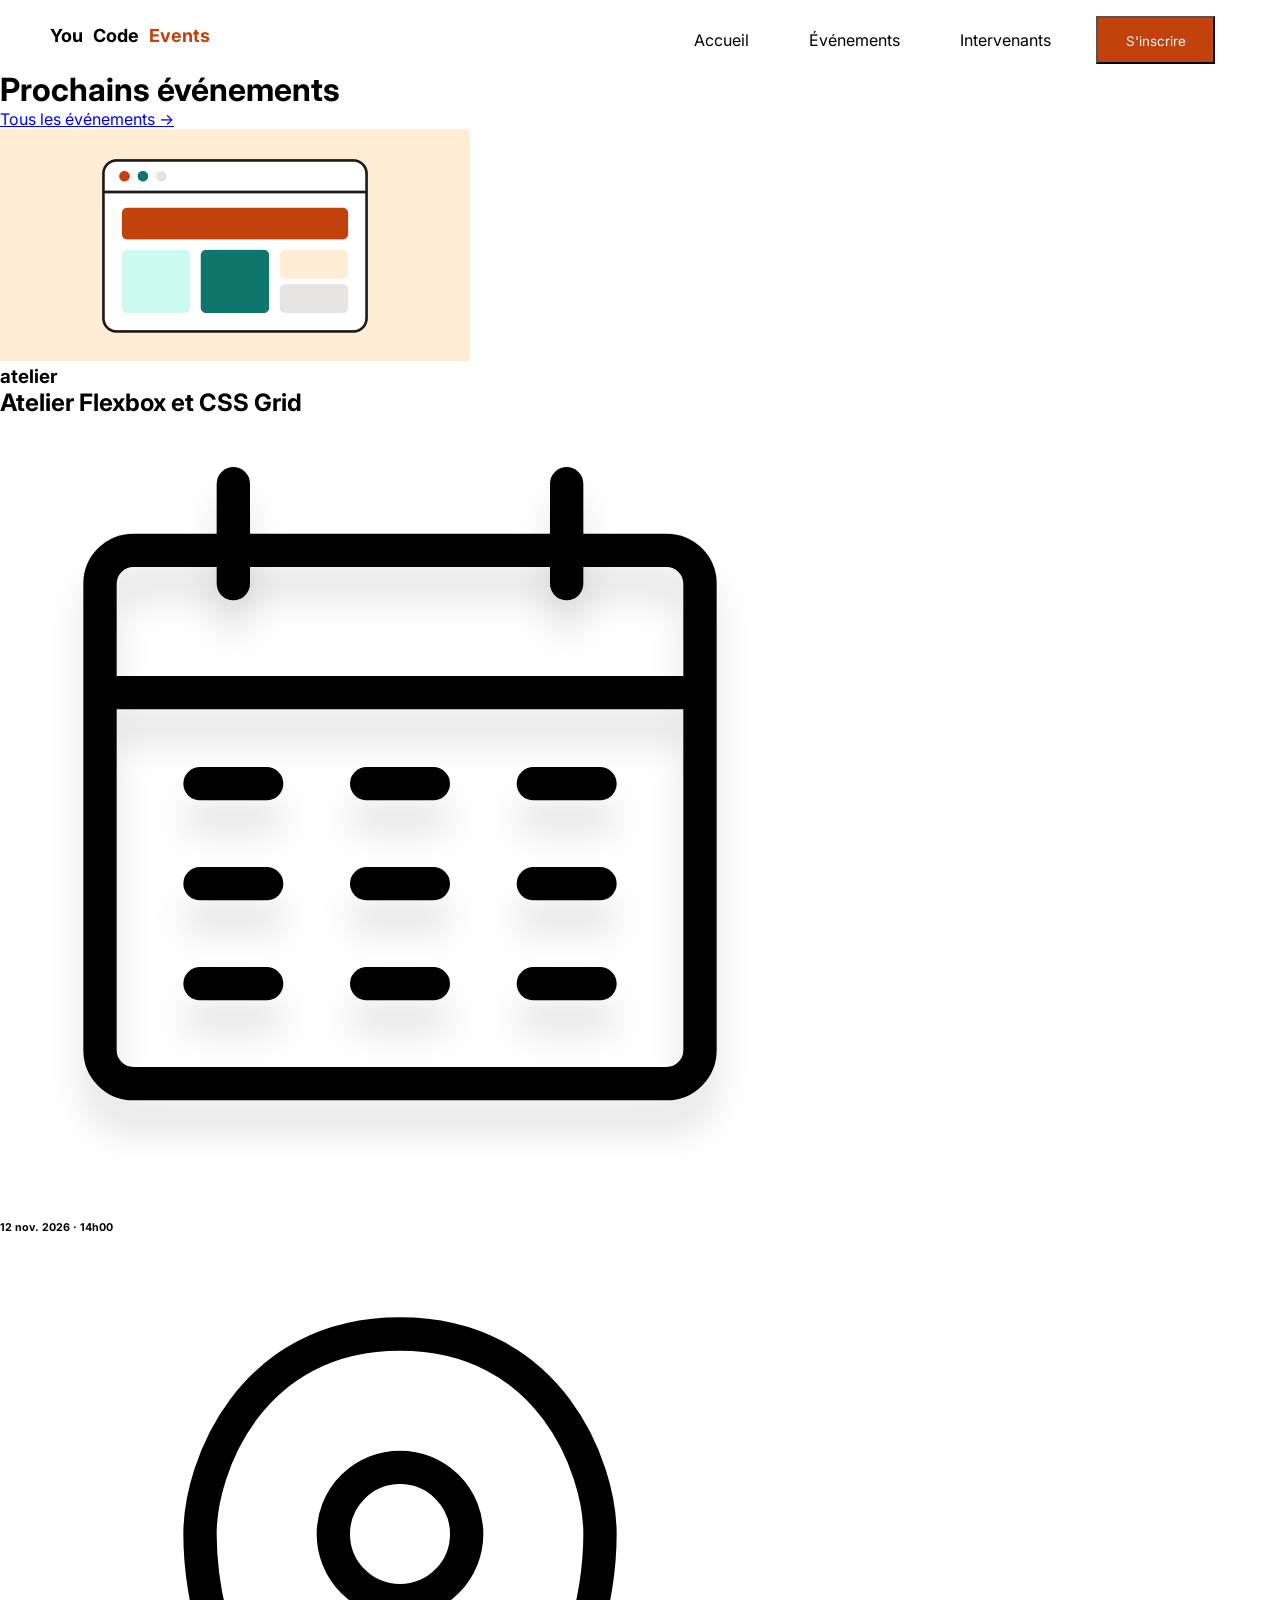
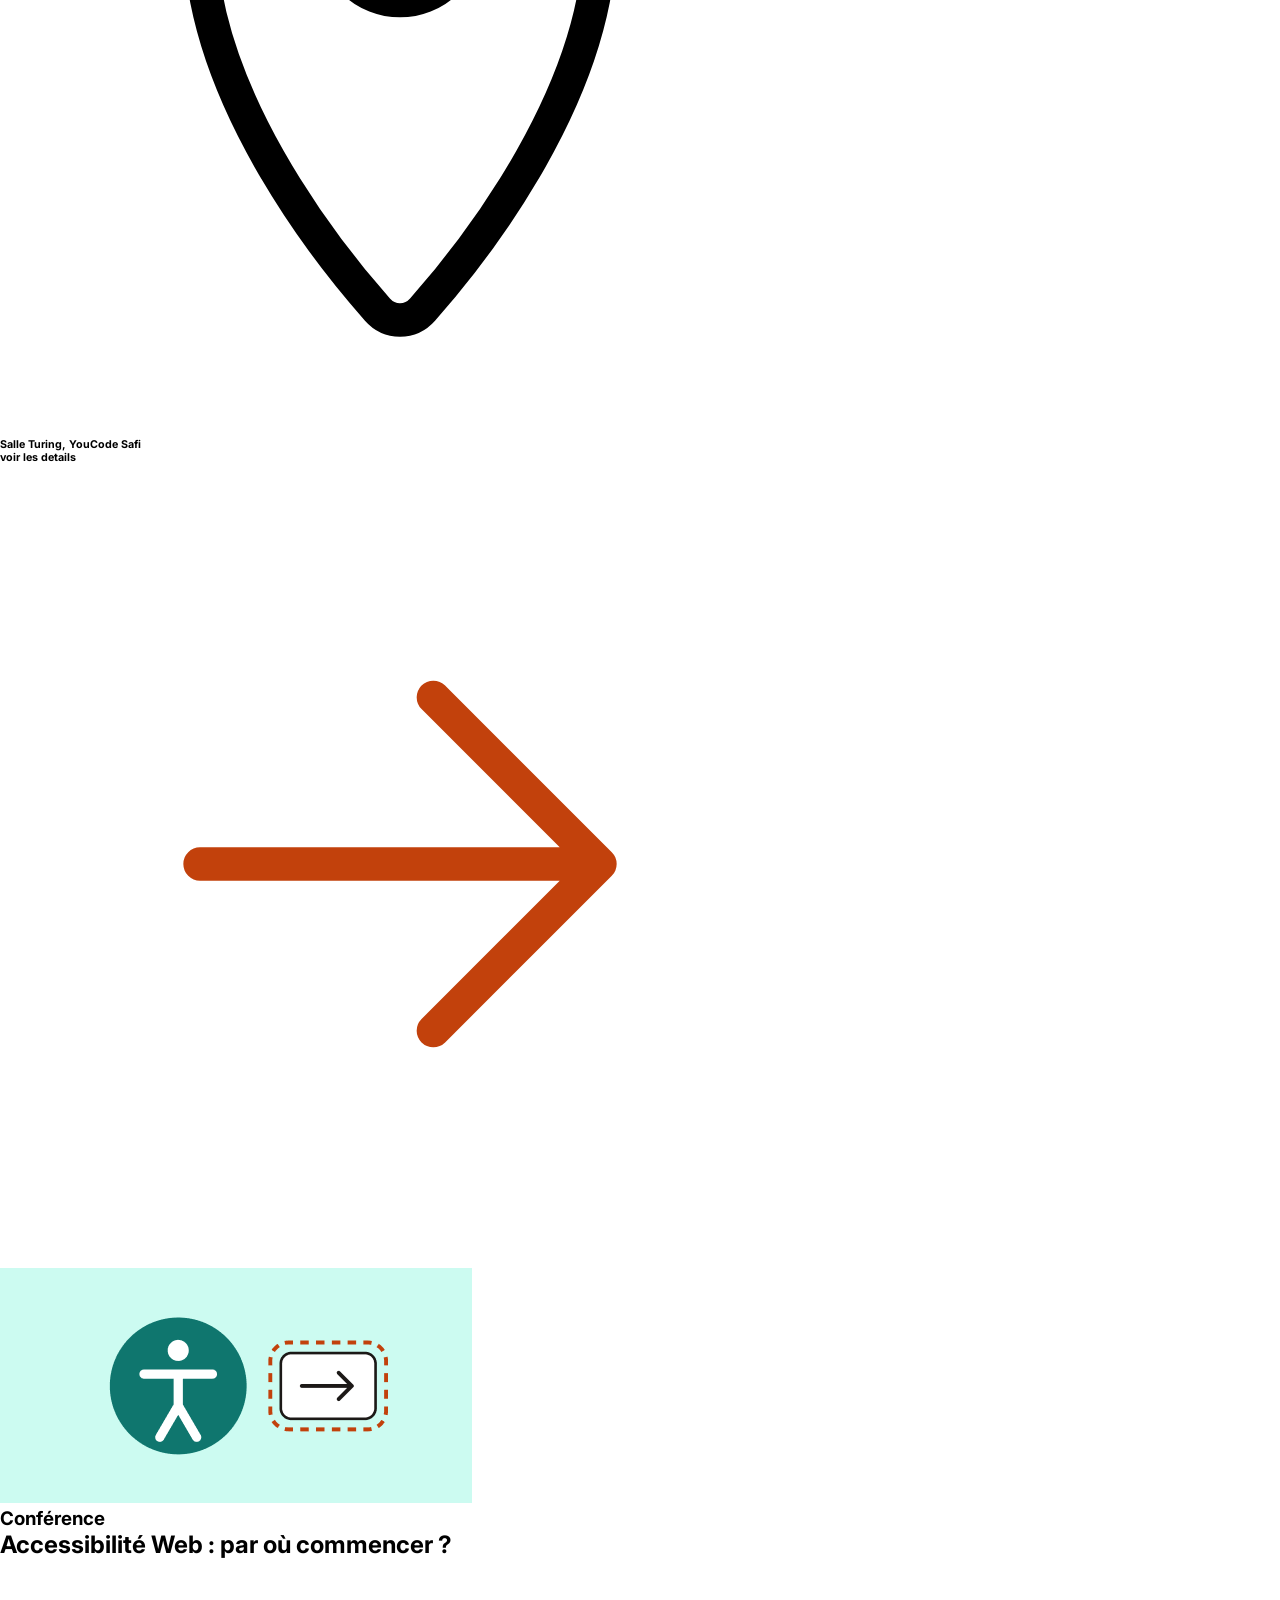
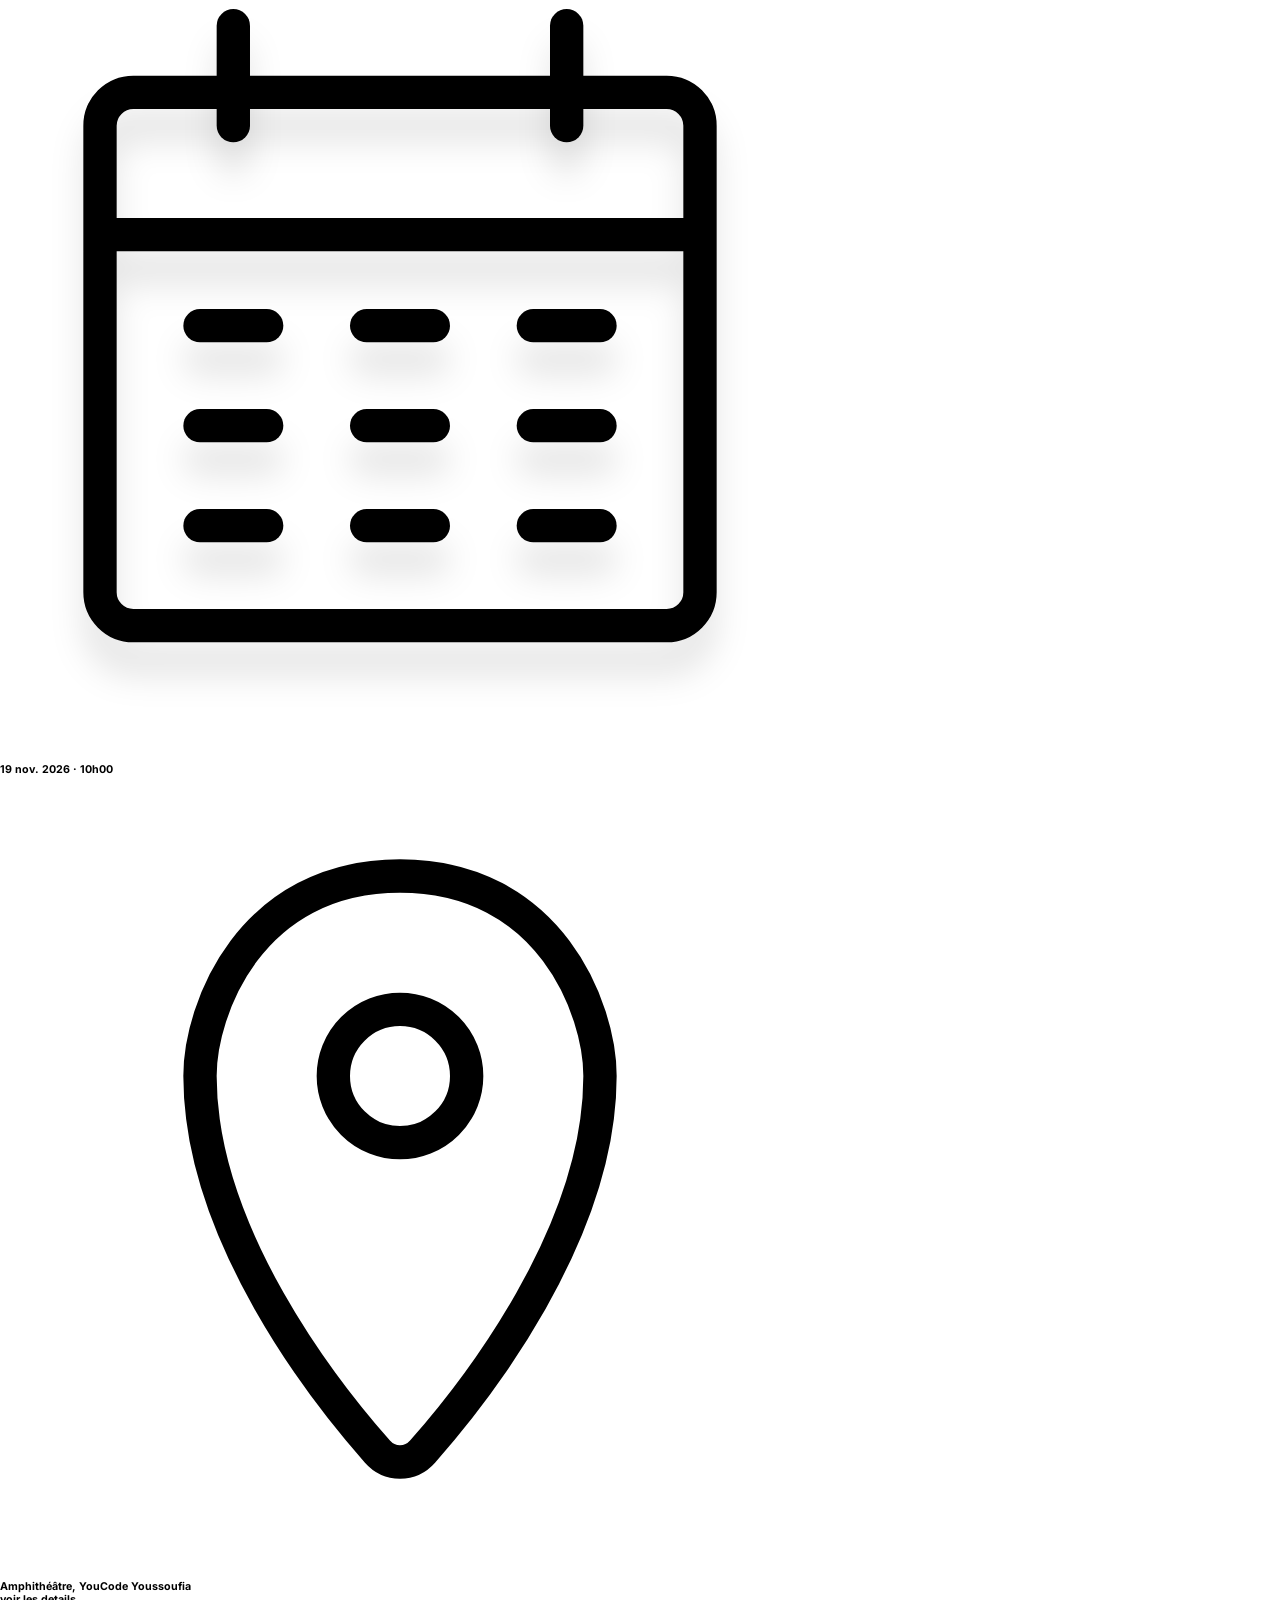
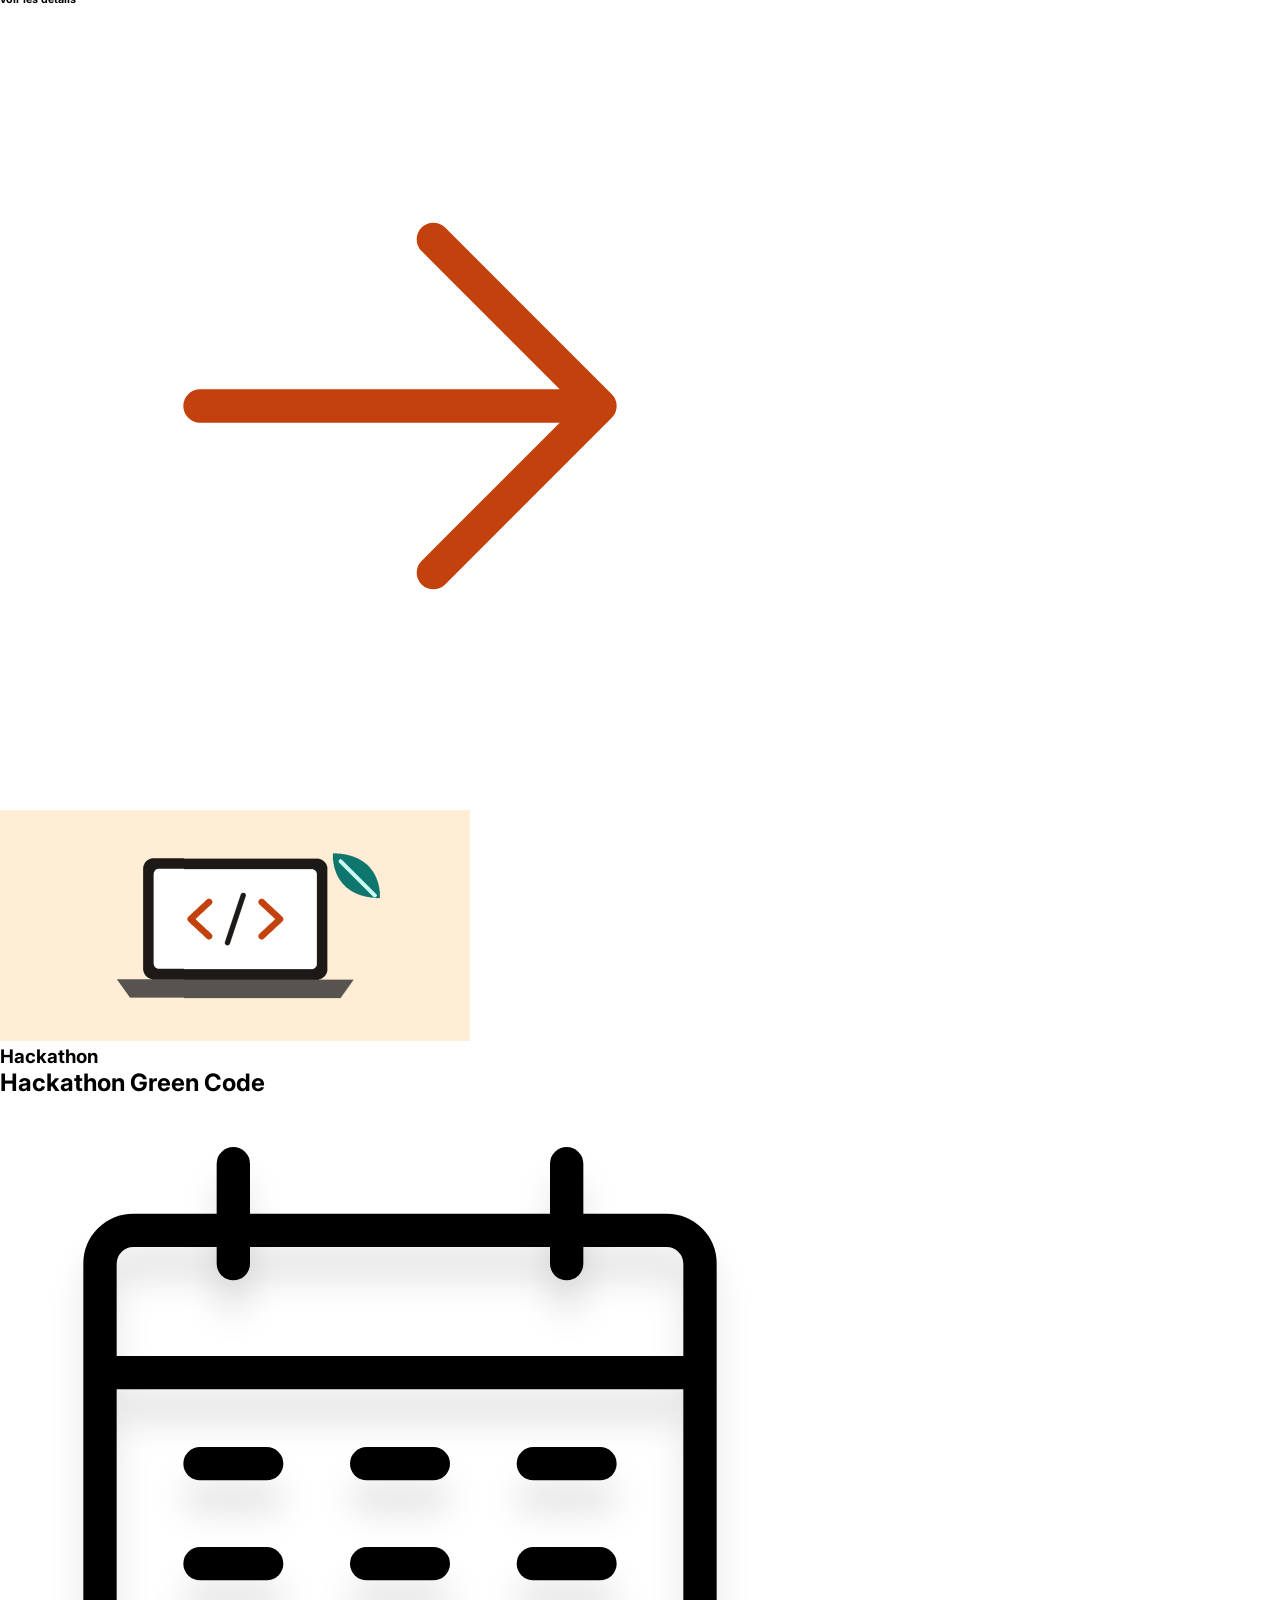
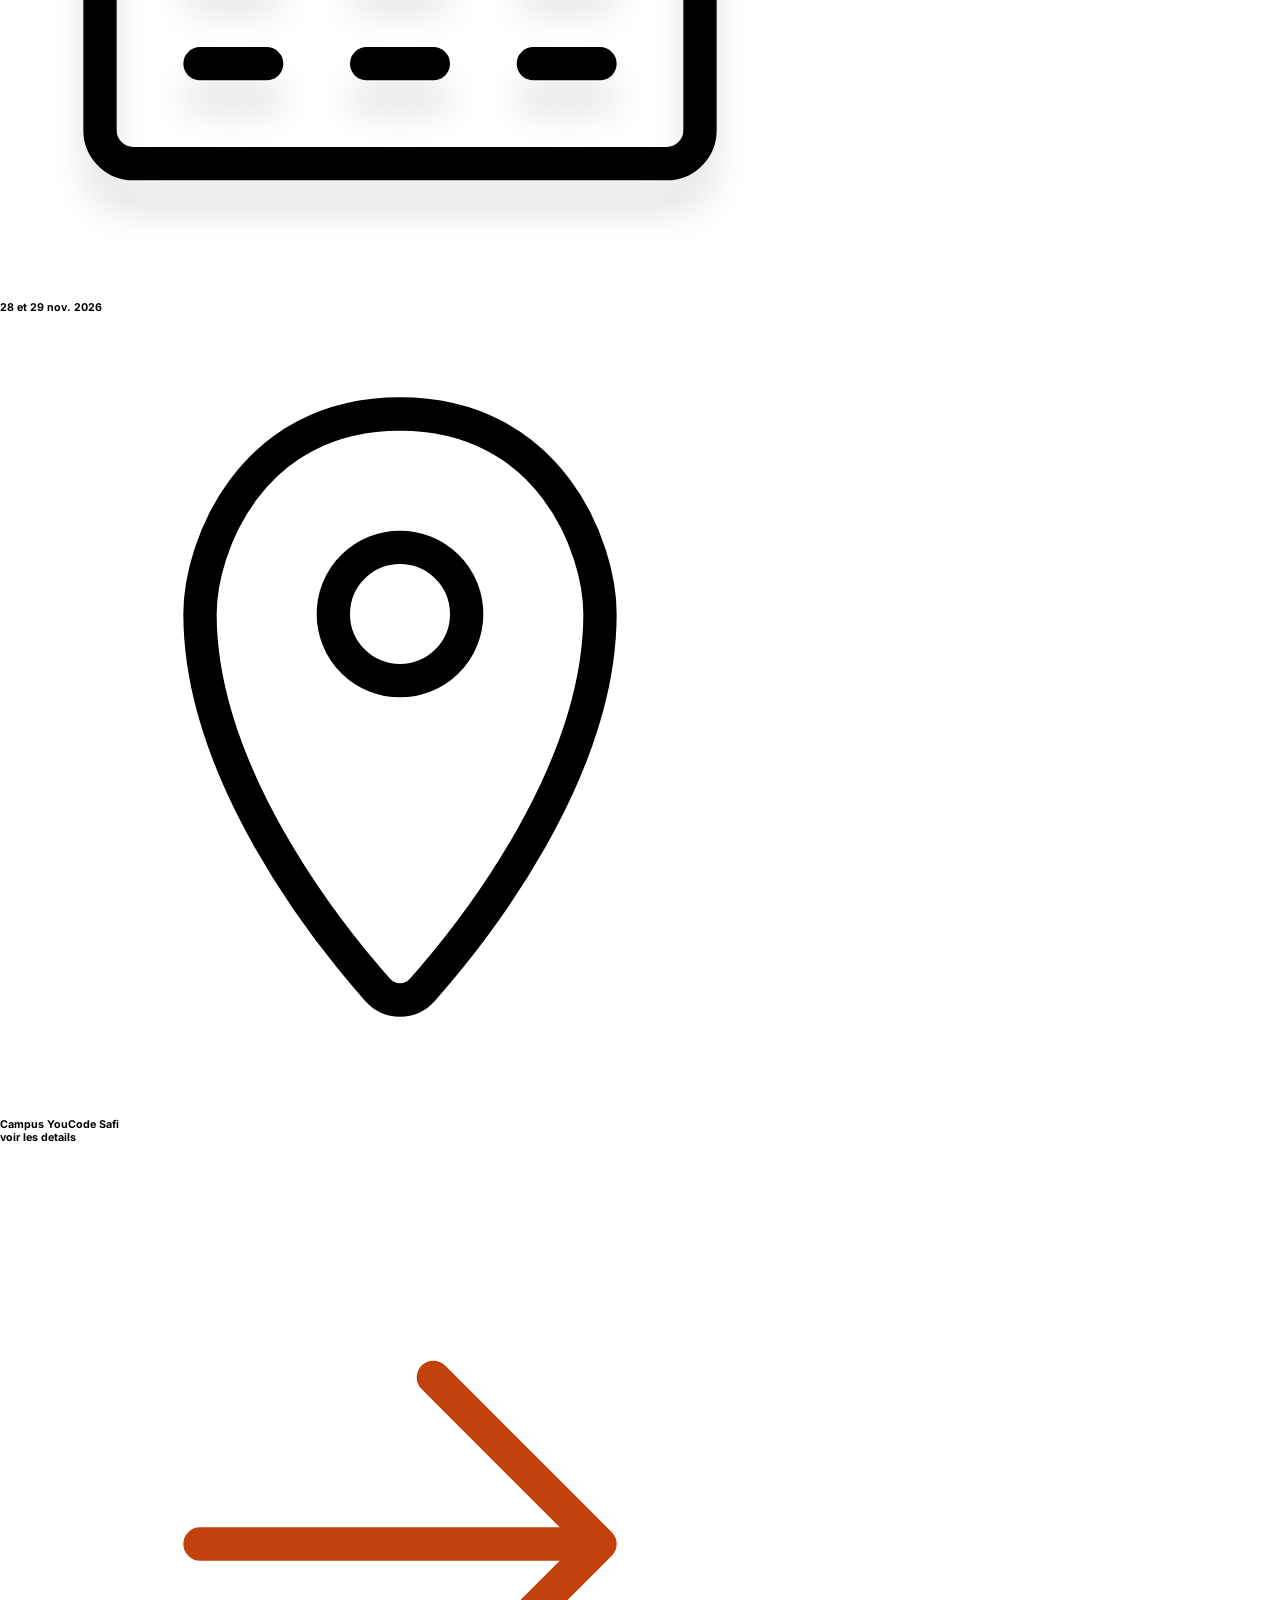
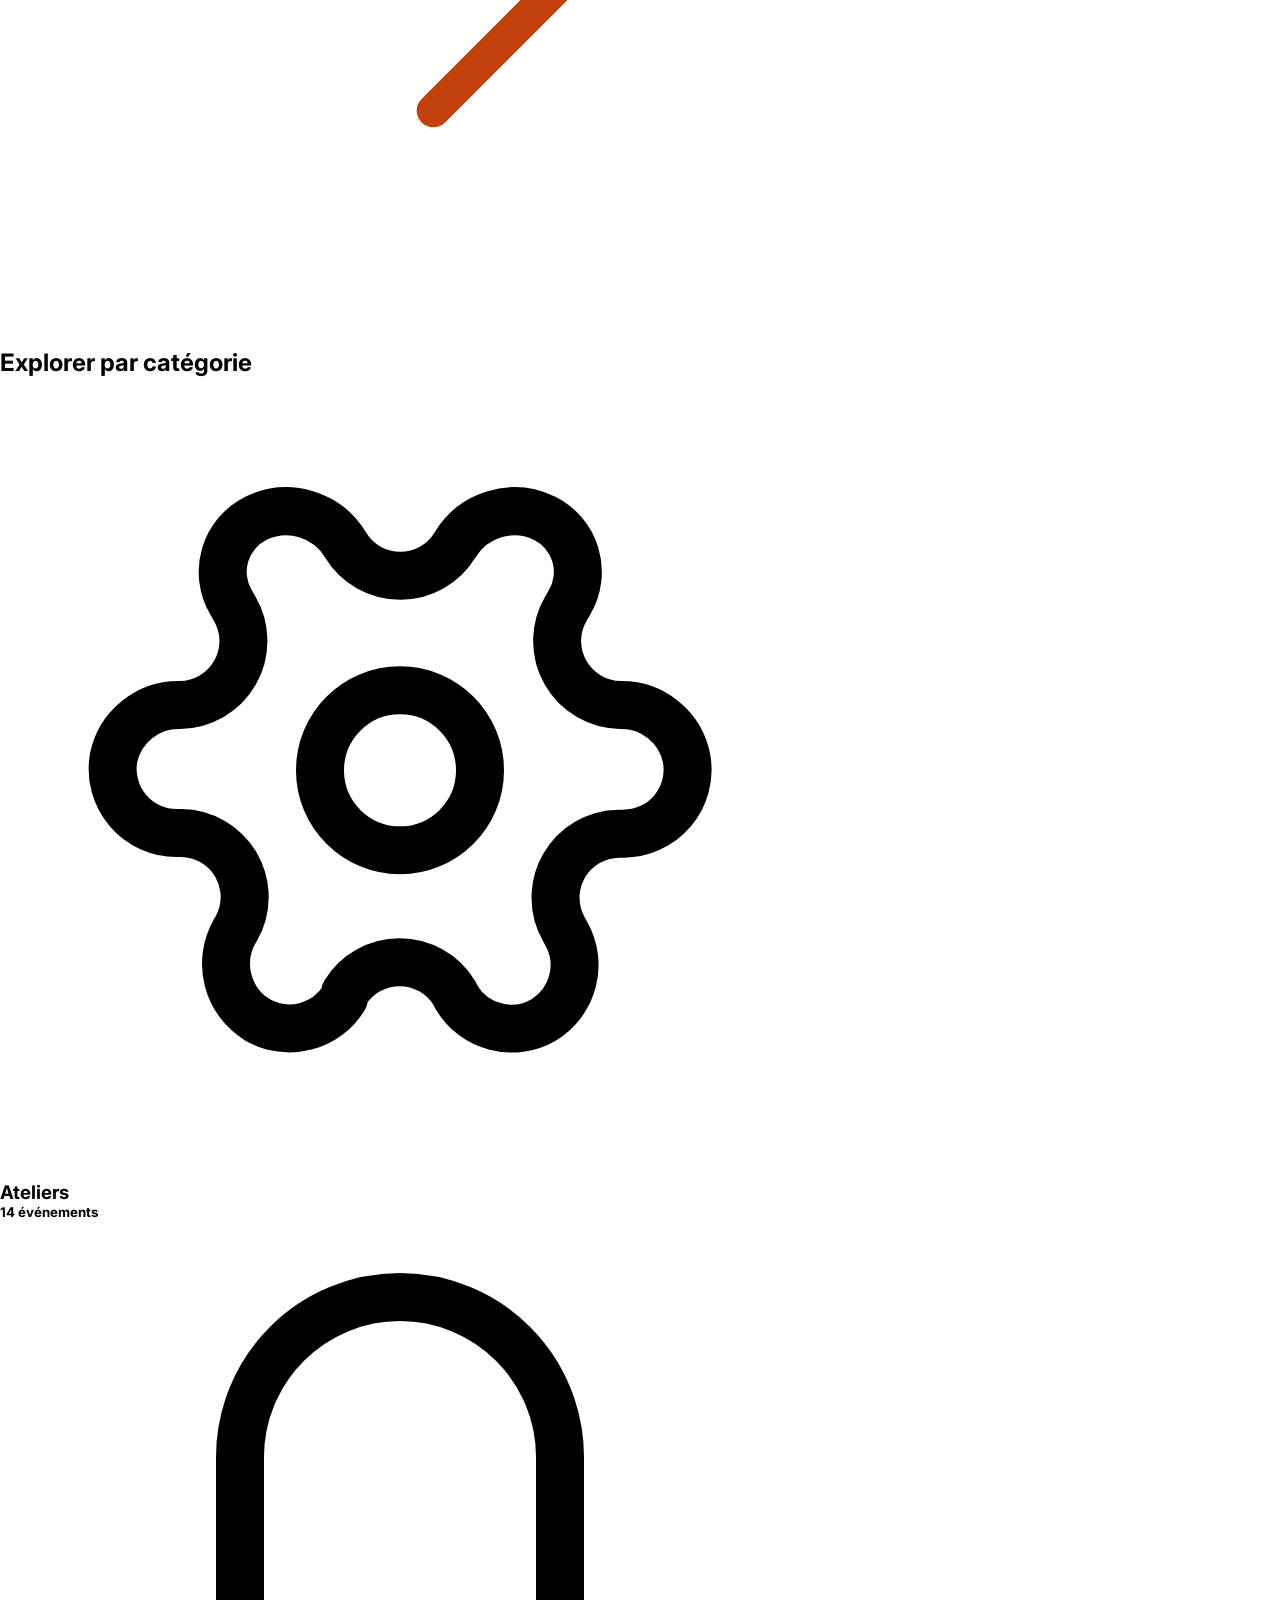
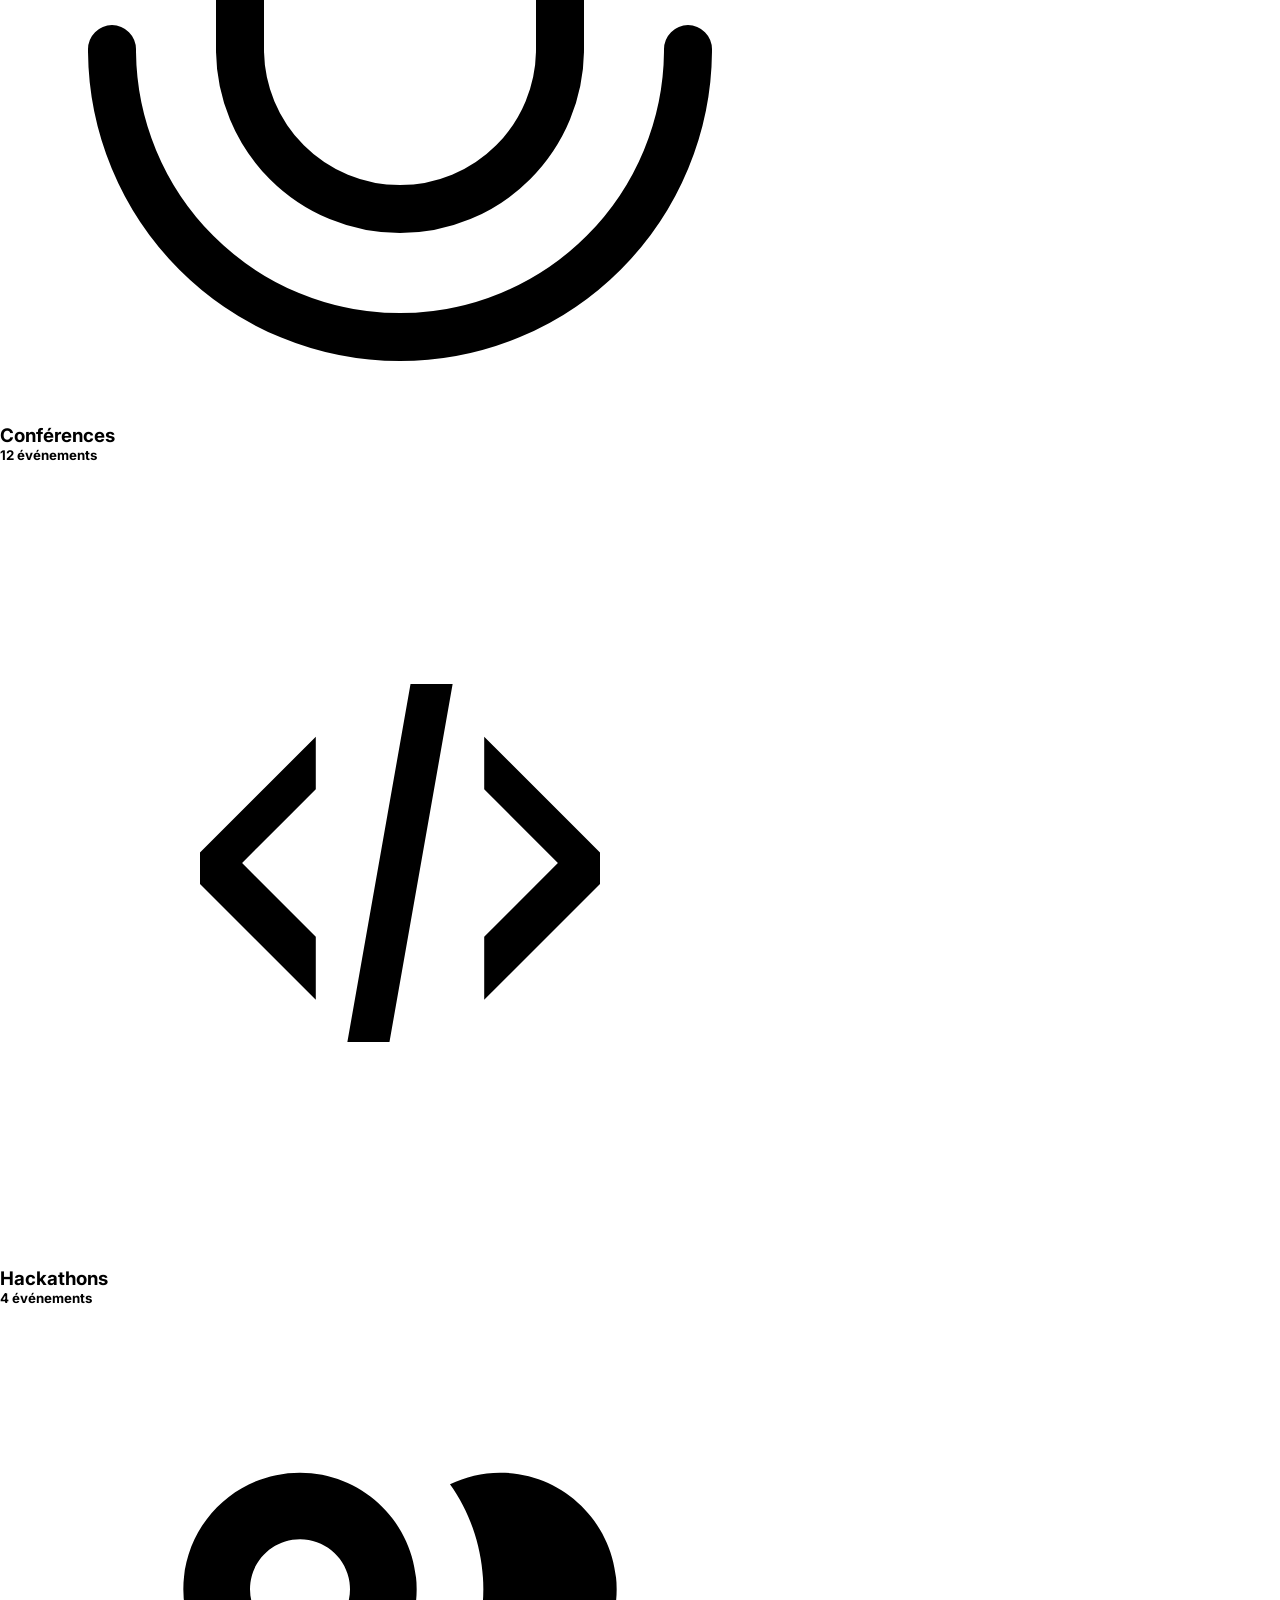
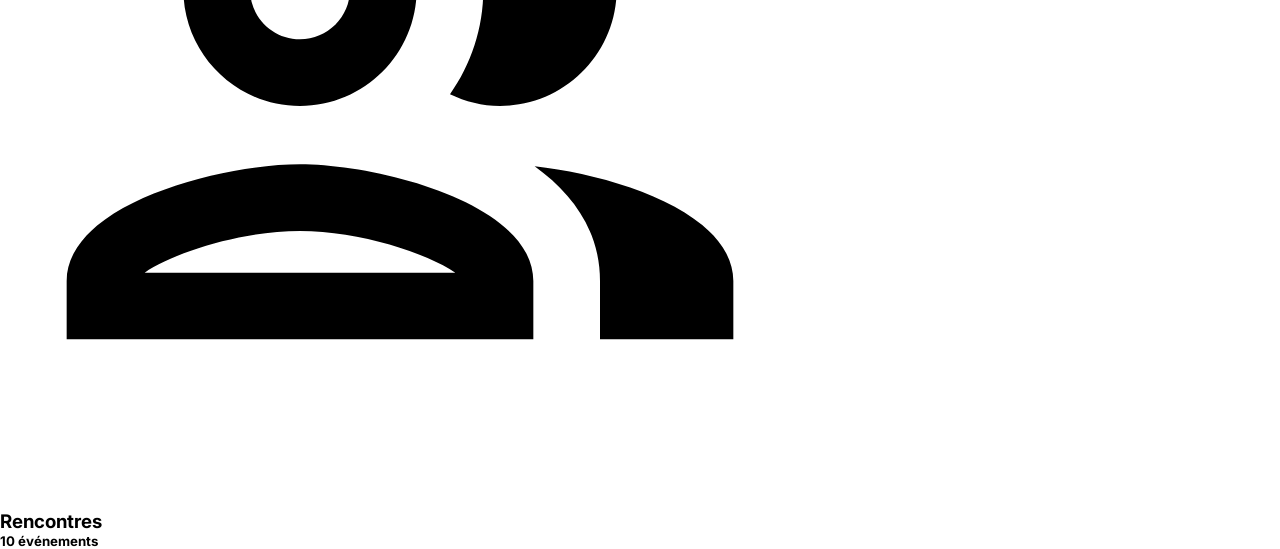
==== index.html @ f5f42965 "first commit" ====
<!DOCTYPE html>
<html lang="en">

<head>
    <link rel="stylesheet" href="https://cdnjs.cloudflare.com/ajax/libs/font-awesome/6.5.2/css/all.min.css">
    <meta charset="UTF-8">
    <meta name="viewport" content="width=device-width, initial-scale=1.0">
    <title>You Code Events</title>
    <link rel="stylesheet" href="style/style.css">
    <link rel="stylesheet" href="style/responsive.css">
    <link rel="preconnect" href="https://fonts.googleapis.com">
    <link rel="preconnect" href="https://fonts.gstatic.com" crossorigin>
    <link
        href="https://fonts.googleapis.com/css2?family=Inter:ital,opsz,wght@0,14..32,100..900;1,14..32,100..900&display=swap"
        rel="stylesheet">
</head>

<body>
    <header class="header">
        <div class="logo">
            <h3 class="yc">You</h3>
            <h3 class="yc"> Code</h3>
            <h3 class="ev">Events</h3>
        </div>
        <nav>
            <ul id="menu">
                <li class="list"><a href="index.html" class="list">Accueil</a></li>
                <li class="list"><a href="evenement.html" class="list">Événements</a></li>
                <li class="list"><a href="intervenent.html" class="list">Intervenants</a></li>
                <li class="list"><button onclick="document.location='inscription.html'"
                        class="list1">S'inscrire</button></li>
            </ul>

        </nav>
        <div class="menuicon">
            <i class="fa-solid fa-bars" onclick="toggleMenu()"></i>
        </div>
    </header>
    <main>
        <!-- partie evenement -->
        <div class="event">
            <div class="title1">
                <h1 class="headline">Prochains événements</h1>
                <a href="evenement.html" class="link1">Tous les événements →</a>
            </div>
            <div>
                <div class="range">
                    <img src="assets/images/event1.png" alt="" class="img1">
                    <div class="content">
                        <h3 class="title2">atelier</h3>
                        <h2 class="title3">Atelier Flexbox et CSS Grid</h2>
                        <div class="calendar">
                            <img src="assets/icons/calendar-svgrepo-com.svg" alt="" class="icon">
                            <h6>12 nov. 2026 · 14h00</h6>
                        </div>
                        <div class="pin">
                            <img src="assets/icons/pin-svgrepo-com.svg" alt="" class="icon">
                            <h6>Salle Turing, YouCode Safi</h6>
                        </div>
                        <div class="arrow">
                            <h6>voir les details</h6>
                            <img src="assets/icons/arrow-right- orange-svgrepo-com.svg" alt="" class="icon">
                        </div>
                    </div>
                </div>
                <div class="break"></div>
                <div class="range">
                    <img src="assets/images/event2.png" alt="" class="img1">
                    <div class="content">
                        <h3 class="title2">Conférence</h3>
                        <h2 class="title3">Accessibilité Web : par où commencer ?</h2>
                        <div class="calendar">
                            <img src="assets/icons/calendar-svgrepo-com.svg" alt="" class="icon">
                            <h6>19 nov. 2026 · 10h00</h6>
                        </div>
                        <div class="pin">
                            <img src="assets/icons/pin-svgrepo-com.svg" alt="" class="icon">
                            <h6>Amphithéâtre, YouCode Youssoufia</h6>
                        </div>
                        <div class="arrow">
                            <h6>voir les details</h6>
                            <img src="assets/icons/arrow-right- orange-svgrepo-com.svg" alt="" class="icon">
                        </div>
                    </div>
                </div>
                <div class="break"></div>
                <div class="range">
                    <img src="assets/images/event3.png" alt="" class="img1">
                    <div class="content">
                        <h3 class="title2">Hackathon</h3>
                        <h2 class="title3">Hackathon Green Code</h2>
                        <div class="calendar">
                            <img src="assets/icons/calendar-svgrepo-com.svg" alt="" class="icon">
                            <h6>28 et 29 nov. 2026</h6>
                        </div>
                        <div class="pin">
                            <img src="assets/icons/pin-svgrepo-com.svg" alt="" class="icon">
                            <h6>Campus YouCode Safi</h6>
                        </div>
                        <div class="arrow">
                            <h6>voir les details</h6>
                            <img src="assets/icons/arrow-right- orange-svgrepo-com.svg" alt="" class="icon">
                        </div>
                    </div>
                </div>
            </div>
        </div>
        <!-- fin partie evenement -->
        <!-- debut partie categorie -->
        <div>
            <h2 class="bigcat">Explorer par catégorie</h2>
            <div class="cat">
                <div class="smallcat">
                    <img src="assets/icons/settings-svgrepo-com.svg" alt="" class="icon1">
                    <h3 class="header1">Ateliers</h3>
                    <h5 class="sub">14 événements</h5>
                </div>
                <div class="smallcat">
                    <img src="assets/icons/microphone-svgrepo-com.svg" alt="" class="icon1">
                    <h3 class="header1">Conférences</h3>
                    <h5 class="sub">12 événements</h5>
                </div>
                <div class="smallcat">
                    <img src="assets/icons/code-xml-svgrepo-com.svg" alt="" class="icon1">
                    <h3 class="header1">Hackathons</h3>
                    <h5 class="sub">4 événements</h5>
                </div>
                <div class="smallcat">
                    <img src="assets/icons/group-of-people-svgrepo-com.svg" alt="" class="icon1">
                    <h3 class="header1">Rencontres</h3>
                    <h5 class="sub">10 événements</h5>
                </div>
            </div>
        </div>
        <!-- fin partie categorie -->
    </main>
    <script>
        let menu = document.getElementById("menu")
        menu.style.maxHeight = "0px";
        function toggleMenu() {
            if (menu.style.maxHeight == "0px") {
                menu.style.maxHeight = "300px";
            } else {
                menu.style.maxHeight = "0px";
            }
        }
    </script>
</body>

</html>
---- style/style.css ----
*{
    margin: 0px;
    font-family: "Inter", sans-serif;
    box-sizing: border-box;
}
.header{
    display: flex;
    text-align: center;
    background-color: #FFFFFF;
    justify-content: space-between;
    padding-left: 50px;
    padding-right: 50px;
    padding-top: 15px;
    padding-bottom: 15px;
    height: 70px;
}

.logo{
    display: flex;
    gap: 10px;
}
.ev{
    color: #C2410C;
}
.menuicon{
    width: 24px;
    height: 24px;
    display: none;
}
.list{
    text-decoration: none;
    list-style-type: none;
    padding: 15px;
    color: black;
}
.list1{
    padding: 15px;
    color: #FFFFFF;
    height: 48px;
    width: 119px;
    background-color:#C2410C;
}
@media(max-width:450px){
    nav{
        position: absolute;
        top: 70px;
        left: 0px;
        right: 0px;
        flex-direction: column;
        text-align: center;
        background-color: #FFFFFF;
        overflow: hidden;
    }
    .menuicon{
        display: block;
    }
    #menu{
        transition: all 0.5s;
    }
    .headline{
        text-align: center;
    }
    .link1{
        color: #C2410C;
        text-decoration: none;
    }
    .title1{
        padding: 28px;
    }
    .range{
        margin-left:15px ;
        margin-right: 15px;
        border: 1px solid #E7E5E4;
        box-shadow: 5px 5px 20px gray;
        border-radius: 20px;
    }
    .img1{
        width: 100%;
        border-top-left-radius: 20px;
        border-top-right-radius: 20px;
    }
    .title2{
        background-color: #FFEDD5;
        border-radius: 20px;
        width:fit-content;
        height: 28px;
        text-align: center;
        padding-top: 4px;
        font-size: medium;
        padding: 5px;
    }
    .title3{
        padding-top: 10px;
    }
    .content{
        padding: 15px;
        row-gap: 50px;
    }
    .icon{
        width: 15px;
        height: 16px;

    }
    .calendar{
        display: flex;
        color: #57534E;
        padding-top: 10px;
    }
    .pin{
        display: flex;
        color: #57534E;
        padding-top: 10px;
    }
    .arrow{
        display: flex;
        color: #C2410C;
        padding-top: 10px;
    }
    .break{
        height: 25px;
    }
    .event{
        padding: 15px;
    }
    .bigcat{

    }
    .icon1{
        width: 24px;
        height: 24px;
    }
    .sub{
        color: #57534E;
        font-size: 12px;
    }
}
@media(min-width:450px) and (max-width:768px){
    ul{
        display: flex;
    }
    .header{
        width: 100%;
        background-color: #FFFFFF;
        display: flex;
    }
    nav{
        font-size: 12px;
    }
    .yc{
        font-size: 18px;
        margin-top: 10px;
    }
    .ev{
        font-size: 18px;
        margin-top: 10px;
    }
    .list1{
        margin-top: -15px;
    }
}
@media(min-width:768px){
    .header{
        display: flex;
    }
    ul{
        display: flex;
    }
    .list1{
        margin-top: -15px;
    }
    .yc{
        font-size: 18px;
        margin-top: 10px;
    }
    .ev{
        font-size: 18px;
        margin-top: 10px;
    }
}
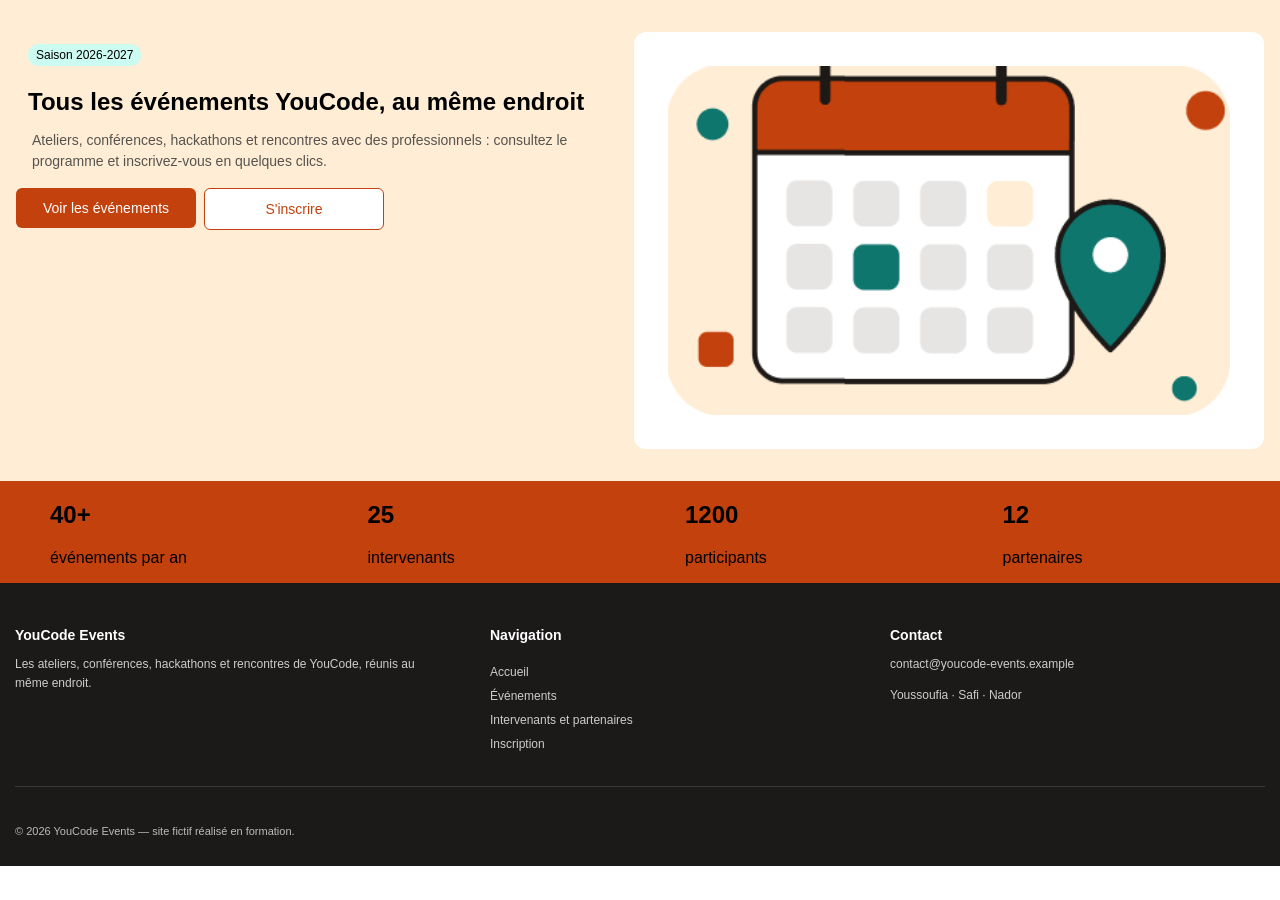
==== commit 5fc3e784: "switch" ====
--- a/index.html
+++ b/index.html
@@ -1,150 +1,91 @@
 <!DOCTYPE html>
-<html lang="en">
+<html lang="fr">
 
 <head>
-    <link rel="stylesheet" href="https://cdnjs.cloudflare.com/ajax/libs/font-awesome/6.5.2/css/all.min.css">
     <meta charset="UTF-8">
     <meta name="viewport" content="width=device-width, initial-scale=1.0">
-    <title>You Code Events</title>
+    <title>YouCode Events</title>
     <link rel="stylesheet" href="style/style.css">
     <link rel="stylesheet" href="style/responsive.css">
-    <link rel="preconnect" href="https://fonts.googleapis.com">
-    <link rel="preconnect" href="https://fonts.gstatic.com" crossorigin>
-    <link
-        href="https://fonts.googleapis.com/css2?family=Inter:ital,opsz,wght@0,14..32,100..900;1,14..32,100..900&display=swap"
-        rel="stylesheet">
 </head>
 
 <body>
-    <header class="header">
-        <div class="logo">
-            <h3 class="yc">You</h3>
-            <h3 class="yc"> Code</h3>
-            <h3 class="ev">Events</h3>
-        </div>
-        <nav>
-            <ul id="menu">
-                <li class="list"><a href="index.html" class="list">Accueil</a></li>
-                <li class="list"><a href="evenement.html" class="list">Événements</a></li>
-                <li class="list"><a href="intervenent.html" class="list">Intervenants</a></li>
-                <li class="list"><button onclick="document.location='inscription.html'"
-                        class="list1">S'inscrire</button></li>
-            </ul>
+    <main>
+        <section class="hero">
+            <div class="hero-container">
 
-        </nav>
-        <div class="menuicon">
-            <i class="fa-solid fa-bars" onclick="toggleMenu()"></i>
-        </div>
-    </header>
-    <main>
-        <!-- partie evenement -->
-        <div class="event">
-            <div class="title1">
-                <h1 class="headline">Prochains événements</h1>
-                <a href="evenement.html" class="link1">Tous les événements →</a>
-            </div>
-            <div>
-                <div class="range">
-                    <img src="assets/images/event1.png" alt="" class="img1">
-                    <div class="content">
-                        <h3 class="title2">atelier</h3>
-                        <h2 class="title3">Atelier Flexbox et CSS Grid</h2>
-                        <div class="calendar">
-                            <img src="assets/icons/calendar-svgrepo-com.svg" alt="" class="icon">
-                            <h6>12 nov. 2026 · 14h00</h6>
-                        </div>
-                        <div class="pin">
-                            <img src="assets/icons/pin-svgrepo-com.svg" alt="" class="icon">
-                            <h6>Salle Turing, YouCode Safi</h6>
-                        </div>
-                        <div class="arrow">
-                            <h6>voir les details</h6>
-                            <img src="assets/icons/arrow-right- orange-svgrepo-com.svg" alt="" class="icon">
-                        </div>
+                <div class="hero-content">
+                    <p class="saison">Saison 2026-2027</p>
+
+                    <h1 class="title">
+                        Tous les événements YouCode,
+                        au même endroit
+                    </h1>
+                    <p class="comment">
+                        Ateliers, conférences, hackathons et rencontres
+                        avec des professionnels : consultez le programme
+                        et inscrivez-vous en quelques clics.
+                    </p>
+
+                    <div class="hero-actions">
+                        <a href="#" class="btn-primary">
+                            Voir les événements
+                        </a>
+
+                        <a href="#" class="btn-secondary">
+                            S'inscrire
+                        </a>
                     </div>
                 </div>
-                <div class="break"></div>
-                <div class="range">
-                    <img src="assets/images/event2.png" alt="" class="img1">
-                    <div class="content">
-                        <h3 class="title2">Conférence</h3>
-                        <h2 class="title3">Accessibilité Web : par où commencer ?</h2>
-                        <div class="calendar">
-                            <img src="assets/icons/calendar-svgrepo-com.svg" alt="" class="icon">
-                            <h6>19 nov. 2026 · 10h00</h6>
-                        </div>
-                        <div class="pin">
-                            <img src="assets/icons/pin-svgrepo-com.svg" alt="" class="icon">
-                            <h6>Amphithéâtre, YouCode Youssoufia</h6>
-                        </div>
-                        <div class="arrow">
-                            <h6>voir les details</h6>
-                            <img src="assets/icons/arrow-right- orange-svgrepo-com.svg" alt="" class="icon">
-                        </div>
-                    </div>
-                </div>
-                <div class="break"></div>
-                <div class="range">
-                    <img src="assets/images/event3.png" alt="" class="img1">
-                    <div class="content">
-                        <h3 class="title2">Hackathon</h3>
-                        <h2 class="title3">Hackathon Green Code</h2>
-                        <div class="calendar">
-                            <img src="assets/icons/calendar-svgrepo-com.svg" alt="" class="icon">
-                            <h6>28 et 29 nov. 2026</h6>
-                        </div>
-                        <div class="pin">
-                            <img src="assets/icons/pin-svgrepo-com.svg" alt="" class="icon">
-                            <h6>Campus YouCode Safi</h6>
-                        </div>
-                        <div class="arrow">
-                            <h6>voir les details</h6>
-                            <img src="assets/icons/arrow-right- orange-svgrepo-com.svg" alt="" class="icon">
-                        </div>
-                    </div>
+
+                <div class="hero-photo">
+                    <img src="assets/images/hero-image.png"
+                         alt="Calendrier des événements">
                 </div>
             </div>
-        </div>
-        <!-- fin partie evenement -->
-        <!-- debut partie categorie -->
-        <div>
-            <h2 class="bigcat">Explorer par catégorie</h2>
-            <div class="cat">
-                <div class="smallcat">
-                    <img src="assets/icons/settings-svgrepo-com.svg" alt="" class="icon1">
-                    <h3 class="header1">Ateliers</h3>
-                    <h5 class="sub">14 événements</h5>
+        </section>
+        <section class="statiques">
+                <div class="stdiv0">
+                    <h2 class="chiffer">40+</h2>
+                    <p class="text">événements par an</p>
                 </div>
-                <div class="smallcat">
-                    <img src="assets/icons/microphone-svgrepo-com.svg" alt="" class="icon1">
-                    <h3 class="header1">Conférences</h3>
-                    <h5 class="sub">12 événements</h5>
+                <div class="stdiv1">
+                    <h2 class="chiffer">25</h2>
+                    <p class="text">intervenants</p>
                 </div>
-                <div class="smallcat">
-                    <img src="assets/icons/code-xml-svgrepo-com.svg" alt="" class="icon1">
-                    <h3 class="header1">Hackathons</h3>
-                    <h5 class="sub">4 événements</h5>
+                <div class="stdiv2">
+                    <h2 class="chiffer">1200</h2>
+                    <p class="text">participants</p>
                 </div>
-                <div class="smallcat">
-                    <img src="assets/icons/group-of-people-svgrepo-com.svg" alt="" class="icon1">
-                    <h3 class="header1">Rencontres</h3>
-                    <h5 class="sub">10 événements</h5>
+                <div class="stdiv3">
+                    <h2 class="chiffer">12</h2>
+                    <p class="text">partenaires</p>
                 </div>
+        </section>
+        <footer class="footer">
+            <div class="even-footer">
+            <h4>YouCode Events</h4>
+            <p>Les ateliers, conférences, hackathons et rencontres de YouCode, réunis au même endroit.</p>
             </div>
-        </div>
-        <!-- fin partie categorie -->
+            <div class="nav-footer">
+                <h4>Navigation</h4>
+                <a href="">Accueil</a>
+                <a href="">Événements</a>
+                <a href="">Intervenants et partenaires</a>
+                <a href="">Inscription</a>
+            </div>
+            <div class="cont-footer">
+                <h4>Contact</h4>
+                <p>contact@youcode-events.example</p>
+                <p>Youssoufia · Safi · Nador</p>
+            </div>
+            <div class="line">
+
+            </div>
+            <div class="end">
+                <p>© 2026 YouCode Events — site fictif réalisé en formation.</p>
+            </div>
+        </footer>
     </main>
-    <script>
-        let menu = document.getElementById("menu")
-        menu.style.maxHeight = "0px";
-        function toggleMenu() {
-            if (menu.style.maxHeight == "0px") {
-                menu.style.maxHeight = "300px";
-            } else {
-                menu.style.maxHeight = "0px";
-            }
-        }
-    </script>
 </body>
-
 </html>
--- a/style/style.css
+++ b/style/style.css
@@ -1,179 +1,197 @@
-*{
-    margin: 0px;
-    font-family: "Inter", sans-serif;
+* {
+    font-family: "inter" , sans-serif;
     box-sizing: border-box;
 }
-.header{
-    display: flex;
-    text-align: center;
-    background-color: #FFFFFF;
-    justify-content: space-between;
-    padding-left: 50px;
-    padding-right: 50px;
-    padding-top: 15px;
-    padding-bottom: 15px;
-    height: 70px;
+
+body {
+    margin: 0;
+}
+/* hero */
+.hero {
+    background-color: rgba(255, 237, 213, 1);
+    padding: 32px 16px;
 }
 
-.logo{
+.hero-container {
     display: flex;
-    gap: 10px;
+    flex-direction: column;
+    gap: 24px;
+    width: 100%;
 }
-.ev{
-    color: #C2410C;
+
+.hero-content {
+    width: 100%;
+    justify-content: center;
 }
-.menuicon{
-    width: 24px;
-    height: 24px;
-    display: none;
+
+.saison {
+    display: inline-block;
+    background-color: rgba(204, 251, 241, 1);
+    padding: 4px 8px;
+    border-radius: 10px;
+    font-size: 12px;
+    margin: 12px;
 }
-.list{
+
+.title {
+    font-size: 24px;
+    line-height: 1;
+    margin:12px;
+}
+
+.comment {
+    color: rgba(87, 83, 78, 1);
+    font-size: 14px;
+    line-height: 1.5;
+    margin: 16px;
+}
+
+.hero-actions {
+    display: flex;
+    flex-direction: column;
+    gap: 8px;
+    align-items: flex-start;
+}
+
+.btn-primary,
+.btn-secondary {
+    display: inline-block;
+    padding: 12px 16px;
+    border-radius: 6px;
+    font-size: 14px;
+    text-align: center;
     text-decoration: none;
-    list-style-type: none;
-    padding: 15px;
-    color: black;
+    width: 100%;
 }
-.list1{
-    padding: 15px;
-    color: #FFFFFF;
-    height: 48px;
-    width: 119px;
-    background-color:#C2410C;
+
+.btn-primary {
+    background-color: rgba(194, 65, 12, 1);
+    color: white;
 }
-@media(max-width:450px){
-    nav{
-        position: absolute;
-        top: 70px;
-        left: 0px;
-        right: 0px;
-        flex-direction: column;
-        text-align: center;
-        background-color: #FFFFFF;
-        overflow: hidden;
-    }
-    .menuicon{
-        display: block;
-    }
-    #menu{
-        transition: all 0.5s;
-    }
-    .headline{
-        text-align: center;
-    }
-    .link1{
-        color: #C2410C;
-        text-decoration: none;
-    }
-    .title1{
-        padding: 28px;
-    }
-    .range{
-        margin-left:15px ;
-        margin-right: 15px;
-        border: 1px solid #E7E5E4;
-        box-shadow: 5px 5px 20px gray;
-        border-radius: 20px;
-    }
-    .img1{
-        width: 100%;
-        border-top-left-radius: 20px;
-        border-top-right-radius: 20px;
-    }
-    .title2{
-        background-color: #FFEDD5;
-        border-radius: 20px;
-        width:fit-content;
-        height: 28px;
-        text-align: center;
-        padding-top: 4px;
-        font-size: medium;
-        padding: 5px;
-    }
-    .title3{
-        padding-top: 10px;
-    }
-    .content{
-        padding: 15px;
-        row-gap: 50px;
-    }
-    .icon{
-        width: 15px;
-        height: 16px;
 
-    }
-    .calendar{
-        display: flex;
-        color: #57534E;
-        padding-top: 10px;
-    }
-    .pin{
-        display: flex;
-        color: #57534E;
-        padding-top: 10px;
-    }
-    .arrow{
-        display: flex;
-        color: #C2410C;
-        padding-top: 10px;
-    }
-    .break{
-        height: 25px;
-    }
-    .event{
-        padding: 15px;
-    }
-    .bigcat{
+.btn-secondary {
+    background-color: white;
+    color: rgba(194, 65, 12, 1);
+    border: 1px solid rgba(194, 65, 12, 1);
+}
+.hero-photo {
+    background-color: white;
+    border-radius: 12px;
+    padding: 24px;
+    width: 100%;
+}
 
-    }
-    .icon1{
-        width: 24px;
-        height: 24px;
-    }
-    .sub{
-        color: #57534E;
-        font-size: 12px;
-    }
+.hero-photo img {
+    display: block;
+    width: 100%;
+    height: auto;
 }
-@media(min-width:450px) and (max-width:768px){
-    ul{
-        display: flex;
-    }
-    .header{
-        width: 100%;
-        background-color: #FFFFFF;
-        display: flex;
-    }
-    nav{
-        font-size: 12px;
-    }
-    .yc{
-        font-size: 18px;
-        margin-top: 10px;
-    }
-    .ev{
-        font-size: 18px;
-        margin-top: 10px;
-    }
-    .list1{
-        margin-top: -15px;
-    }
+/* statiques */
+/* .statiques {
+    display: flex;
+    justify-content: space-between;
+    background-color: rgba(194, 65, 12, 1);
+    color: white;
+    flex-wrap: wrap;
+    gap: 40px;
+
 }
-@media(min-width:768px){
-    .header{
-        display: flex;
-    }
-    ul{
-        display: flex;
-    }
-    .list1{
-        margin-top: -15px;
-    }
-    .yc{
-        font-size: 18px;
-        margin-top: 10px;
-    }
-    .ev{
-        font-size: 18px;
-        margin-top: 10px;
-    }
+.chiffer{
+    display: flex;
+    justify-content: center;
+    font-size: bold;
+}
+.text{
+    display: flex;
+    font-size: bold;
+} */
+.statiques{
+    display: grid;
+    grid-template-areas: "stdiv0 stdiv1""stdiv2 stdiv3";
+    grid-template-columns: repeat(auto-fit minmax(100px 300px));
+    justify-content: start;
+    background-color: rgba(194, 65, 12, 1);
+    gap :50px;
+    padding-left: 50px;
+}
+.stdiv0{
+    grid-area: stdiv0;
+}
+.stdiv1{
+    grid-area: stdiv1;
+}
+.stdiv2{
+    grid-area: stdiv2;
+}
+.stdiv3{
+    grid-area: stdiv3;
+}
+
+
+
+/* footer */
+footer{
+    display: grid;
+    grid-template-areas: "even-footer""nav-foote"
+    "ont-footer"
+    "line"
+    "end";
+    padding: 16px 20px;
+    background-color: rgba(28, 25, 23, 1);
+    color: white;
+}
+.line{
+    background-color: rgba(87, 83, 78, 1);
+    height: 1px;
+    width: 100%;
+}
+.nav-footer a{
+    display: flex;
+    text-decoration: none;
+    color: white;
+    font-size: 11px;
+}
+.end {
+    font-size: 12px;
+    font-weight: 2px;
+}
+.footer h4 {
+    font-size: 14px;
+    margin-bottom: 12px;
+    color: white;
+}
+.footer p {
+    font-size: 12px;
+    line-height: 1.6;
+    color: #cccccc;
+}
+
+/* evenement */
+.hero-evn
+{
+    background-color:rgba(255, 237, 213, 1) ;
+}
+
+.event-card{
+    display: flex;
+    flex-direction: column;
+    margin : 20px;
+    width: 380px;
+    padding-bottom: 25px;
+    box-sizing: border-box;
+    box-shadow: 5px 10px 18px rgba(0, 0, 0, 0.15);
+    border-radius: 15px;
+}
+.card-image{
+    height: 180px;
+    width: 100%;
+    object-fit: cover;
+    border-top-left-radius: 15px;
+    border-top-right-radius: 15px;
+}
+.carts{
+    display: grid;
+    grid-template-columns: 1fr;
+    align-items: center;
+    gap : 15px;
 }
--- a/style/responsive.css
+++ b/style/responsive.css
@@ -0,0 +1,209 @@
+@media (min-width : 426px) and (max-width : 1023px) {
+.btn-primary,
+.btn-secondary {
+    width: 180px;
+    display: inline-block;
+    padding: 12px 16px;
+    border-radius: 6px;
+    font-size: 14px;
+    text-align: center;
+    text-decoration: none;
+}
+.hero-photo img{
+    display: flex;
+    align-items: center;
+    width: 40%;
+}
+.hero-photo{
+    display: flex;
+    justify-content: center;
+}
+.hero-actions {
+    display: flex;
+    flex-direction: row;
+    gap: 8px;
+    align-items: flex-start;
+}
+/* statistique*/
+.statiques{
+    display: flex;
+    justify-content: center;
+    justify-content: space-between;
+}
+/* footer */
+.footer {
+    background-color: #1c1a19;
+    color: white;
+    padding: 25px 15px 15px;
+    display: flex;
+    flex-wrap: wrap;
+    justify-content: space-between;
+    gap: 25px;
+}
+
+.even-footer {
+    width: 34%;
+}
+
+.nav-footer {
+    width: 28%;
+    display: flex;
+    flex-direction: column;
+    gap: 10px;
+}
+
+.cont-footer {
+    width: 30%;
+}
+
+.footer h4 {
+    font-size: 14px;
+    margin-bottom: 12px;
+    color: white;
+}
+
+.footer p {
+    font-size: 12px;
+    line-height: 1.6;
+    color: #cccccc;
+}
+.nav-footer a {
+    color: #cccccc;
+    text-decoration: none;
+    font-size: 12px;
+}
+.line {
+    width: 100%;
+    height: 1px;
+    background-color: #393635;
+    margin-top: 10px;
+}
+.end {
+    width: 100%;
+}
+
+.end p {
+    font-size: 11px;
+    color: #bbbbbb;
+}
+}
+@media (min-width : 1023px) {
+    .hero{
+        display: flex;
+        justify-content: center;
+    }
+.btn-primary,
+.btn-secondary {
+    width: 180px;
+    display: inline-block;
+    padding: 12px 16px;
+    border-radius: 6px;
+    font-size: 14px;
+    text-align: center;
+    text-decoration: none;
+}
+.hero-actions {
+    display: flex;
+    flex-direction: row ;
+    gap: 8px;
+    align-items: flex-start;
+}
+  .hero-photo img{
+    display: flex;
+    align-items: flex-start;
+    width: 100%;
+}
+.hero-content {
+    width: 100%;
+}
+div .hero-photo {
+    display: flex;
+    justify-content: left;
+    background-color: white;
+    border-radius: 12px;
+    padding: 34px;
+    width: 100%;
+
+}
+.hero-container{
+    display: flex ;
+    flex-direction: row;
+}
+.statiques{
+    display: grid;
+    grid-template-areas: "stdiv0 stdiv1 stdiv2 stdiv3";
+    grid-template-columns: repeat(4, 1fr);
+    justify-content: center;
+    background-color: rgba(194, 65, 12, 1);
+    gap :40px;
+    justify-content: space-between;
+}
+.stdiv0{
+    grid-area: stdiv0;
+}
+.stdiv1{
+    grid-area: stdiv1;
+}
+.stdiv2{
+    grid-area: stdiv2;
+}
+.stdiv3{
+    grid-area: stdiv3;
+}
+/* footer */
+.footer {
+    background-color: #1c1a19;
+    color: white;
+    padding: 25px 15px 15px;
+    display: flex;
+    flex-wrap: wrap;
+    justify-content: space-between;
+    gap: 25px;
+}
+
+.even-footer {
+    width: 34%;
+}
+
+.nav-footer {
+    width: 28%;
+    display: flex;
+    flex-direction: column;
+    gap: 10px;
+}
+
+.cont-footer {
+    width: 30%;
+}
+
+.footer h4 {
+    font-size: 14px;
+    margin-bottom: 12px;
+    color: white;
+}
+
+.footer p {
+    font-size: 12px;
+    line-height: 1.6;
+    color: #cccccc;
+}
+.nav-footer a {
+    color: #cccccc;
+    text-decoration: none;
+    font-size: 12px;
+}
+.line {
+    width: 100%;
+    height: 1px;
+    background-color: #393635;
+    margin-top: 10px;
+}
+.end {
+    width: 100%;
+}
+
+.end p {
+    font-size: 11px;
+    color: #bbbbbb;
+}
+}
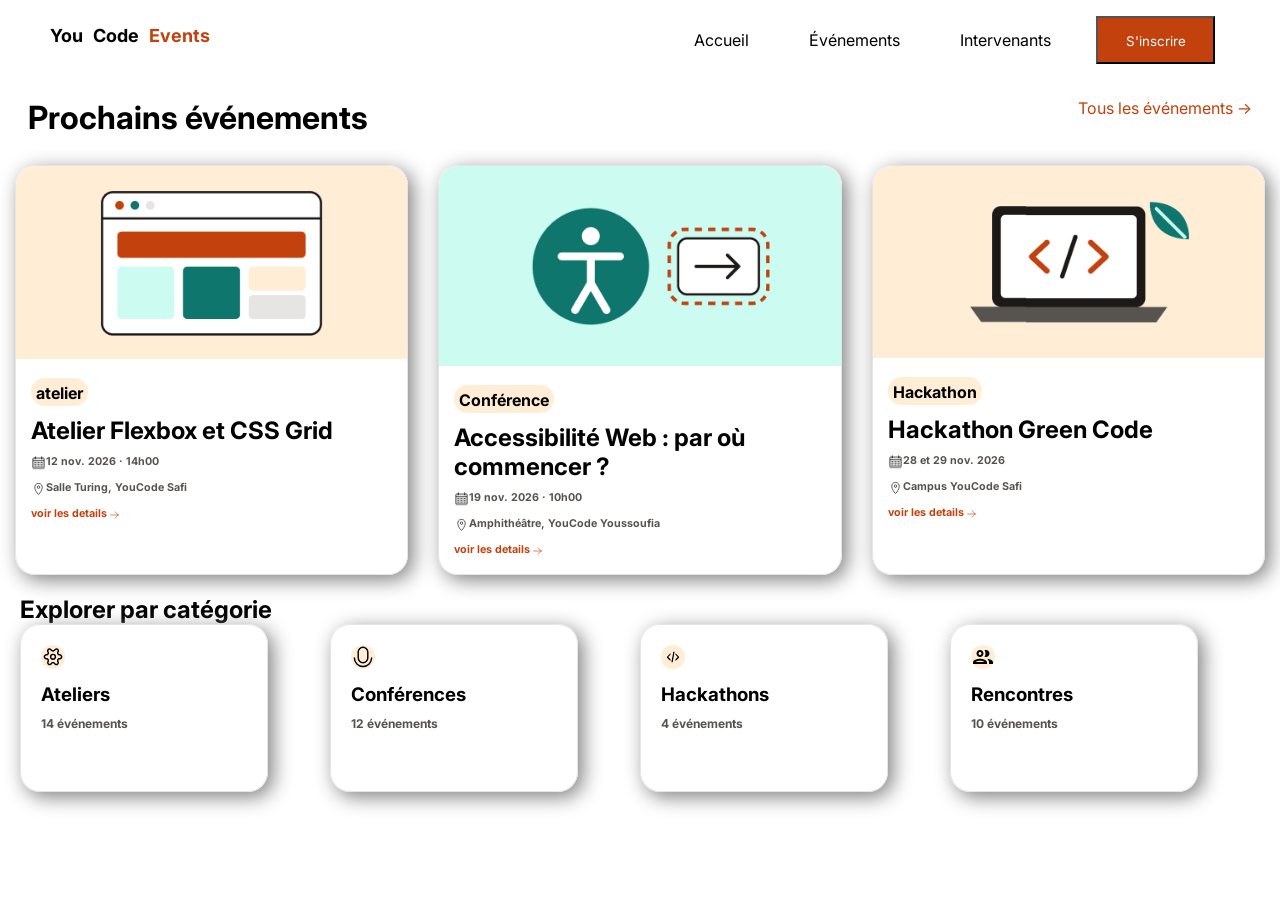
==== commit 76cc84c9: "correction" ====
--- a/index.html
+++ b/index.html
@@ -1,91 +1,162 @@
 <!DOCTYPE html>
-<html lang="fr">
+<html lang="en">
 
 <head>
+    <link rel="stylesheet" href="https://cdnjs.cloudflare.com/ajax/libs/font-awesome/6.5.2/css/all.min.css">
     <meta charset="UTF-8">
     <meta name="viewport" content="width=device-width, initial-scale=1.0">
-    <title>YouCode Events</title>
+    <title>You Code Events</title>
     <link rel="stylesheet" href="style/style.css">
     <link rel="stylesheet" href="style/responsive.css">
+    <link rel="preconnect" href="https://fonts.googleapis.com">
+    <link rel="preconnect" href="https://fonts.gstatic.com" crossorigin>
+    <link
+        href="https://fonts.googleapis.com/css2?family=Inter:ital,opsz,wght@0,14..32,100..900;1,14..32,100..900&display=swap"
+        rel="stylesheet">
 </head>
 
 <body>
+    <header class="header">
+        <div class="logo">
+            <h3 class="yc">You</h3>
+            <h3 class="yc"> Code</h3>
+            <h3 class="ev">Events</h3>
+        </div>
+        <nav>
+            <ul id="menu">
+                <li class="list"><a href="index.html" class="list">Accueil</a></li>
+                <li class="list"><a href="evenement.html" class="list">Événements</a></li>
+                <li class="list"><a href="intervenent.html" class="list">Intervenants</a></li>
+                <li class="list"><button onclick="document.location='inscription.html'"
+                        class="list1">S'inscrire</button></li>
+            </ul>
+
+        </nav>
+        <div class="menuicon">
+            <i class="fa-solid fa-bars" onclick="toggleMenu()"></i>
+        </div>
+    </header>
     <main>
-        <section class="hero">
-            <div class="hero-container">
-
-                <div class="hero-content">
-                    <p class="saison">Saison 2026-2027</p>
-
-                    <h1 class="title">
-                        Tous les événements YouCode,
-                        au même endroit
-                    </h1>
-                    <p class="comment">
-                        Ateliers, conférences, hackathons et rencontres
-                        avec des professionnels : consultez le programme
-                        et inscrivez-vous en quelques clics.
-                    </p>
-
-                    <div class="hero-actions">
-                        <a href="#" class="btn-primary">
-                            Voir les événements
-                        </a>
-
-                        <a href="#" class="btn-secondary">
-                            S'inscrire
-                        </a>
+        <!-- partie evenement -->
+        <div class="event">
+            <div class="title1">
+                <h1 class="headline">Prochains événements</h1>
+                <a href="evenement.html" class="link1">Tous les événements →</a>
+            </div>
+            <div class="bigrange">
+                <div class="range">
+                    <img src="assets/images/event1.png" alt="" class="img1">
+                    <div class="content">
+                        <h3 class="title2">atelier</h3>
+                        <h2 class="title3">Atelier Flexbox et CSS Grid</h2>
+                        <div class="calendar">
+                            <img src="assets/icons/calendar-svgrepo-com.svg" alt="" class="icon">
+                            <h6>12 nov. 2026 · 14h00</h6>
+                        </div>
+                        <div class="pin">
+                            <img src="assets/icons/pin-svgrepo-com.svg" alt="" class="icon">
+                            <h6>Salle Turing, YouCode Safi</h6>
+                        </div>
+                        <div class="arrow">
+                            <h6>voir les details</h6>
+                            <img src="assets/icons/arrow-right- orange-svgrepo-com.svg" alt="" class="icon">
+                        </div>
                     </div>
                 </div>
-
-                <div class="hero-photo">
-                    <img src="assets/images/hero-image.png"
-                         alt="Calendrier des événements">
+                <!-- <div class="break"></div> -->
+                <div class="range">
+                    <img src="assets/images/event2.png" alt="" class="img1">
+                    <div class="content">
+                        <h3 class="title2">Conférence</h3>
+                        <h2 class="title3">Accessibilité Web : par où commencer ?</h2>
+                        <div class="calendar">
+                            <img src="assets/icons/calendar-svgrepo-com.svg" alt="" class="icon">
+                            <h6>19 nov. 2026 · 10h00</h6>
+                        </div>
+                        <div class="pin">
+                            <img src="assets/icons/pin-svgrepo-com.svg" alt="" class="icon">
+                            <h6>Amphithéâtre, YouCode Youssoufia</h6>
+                        </div>
+                        <div class="arrow">
+                            <h6>voir les details</h6>
+                            <img src="assets/icons/arrow-right- orange-svgrepo-com.svg" alt="" class="icon">
+                        </div>
+                    </div>
+                </div>
+                <!-- <div class="break"></div> -->
+                <div class="range">
+                    <img src="assets/images/event3.png" alt="" class="img1">
+                    <div class="content">
+                        <h3 class="title2">Hackathon</h3>
+                        <h2 class="title3">Hackathon Green Code</h2>
+                        <div class="calendar">
+                            <img src="assets/icons/calendar-svgrepo-com.svg" alt="" class="icon">
+                            <h6>28 et 29 nov. 2026</h6>
+                        </div>
+                        <div class="pin">
+                            <img src="assets/icons/pin-svgrepo-com.svg" alt="" class="icon">
+                            <h6>Campus YouCode Safi</h6>
+                        </div>
+                        <div class="arrow">
+                            <h6>voir les details</h6>
+                            <img src="assets/icons/arrow-right- orange-svgrepo-com.svg" alt="" class="icon">
+                        </div>
+                    </div>
                 </div>
             </div>
-        </section>
-        <section class="statiques">
-                <div class="stdiv0">
-                    <h2 class="chiffer">40+</h2>
-                    <p class="text">événements par an</p>
+        </div>
+        <!-- fin partie evenement -->
+        <!-- debut partie categorie -->
+        <div>
+            <h2 class="bigcat">Explorer par catégorie</h2>
+            <div class="cat">
+                <div class="smallcat">
+                    <img src="assets/icons/settings-svgrepo-com.svg" alt="" class="icon1">
+                    <div class="subbreak"></div>
+                    <h3 class="header1">Ateliers</h3>
+                    <div class="subbreak"></div>
+                    <h5 class="sub">14 événements</h5>
                 </div>
-                <div class="stdiv1">
-                    <h2 class="chiffer">25</h2>
-                    <p class="text">intervenants</p>
+                <!-- <div class="break"></div> -->
+                <div class="smallcat">
+                    <img src="assets/icons/microphone-svgrepo-com.svg" alt="" class="icon1">
+                    <div class="subbreak"></div>
+                    <h3 class="header1">Conférences</h3>
+                    <div class="subbreak"></div>
+                    <h5 class="sub">12 événements</h5>
                 </div>
-                <div class="stdiv2">
-                    <h2 class="chiffer">1200</h2>
-                    <p class="text">participants</p>
+                <!-- <div class="break"></div> -->
+                <div class="smallcat">
+                    <img src="assets/icons/code-xml-svgrepo-com.svg" alt="" class="icon1">
+                    <div class="subbreak"></div>
+                    <h3 class="header1">Hackathons</h3>
+                    <div class="subbreak"></div>
+                    <h5 class="sub">4 événements</h5>
                 </div>
-                <div class="stdiv3">
-                    <h2 class="chiffer">12</h2>
-                    <p class="text">partenaires</p>
+                <!-- <div class="break"></div> -->
+                <div class="smallcat">
+                    <img src="assets/icons/group-of-people-svgrepo-com.svg" alt="" class="icon1">
+                    <div class="subbreak"></div>
+                    <h3 class="header1">Rencontres</h3>
+                    <div class="subbreak"></div>
+                    <h5 class="sub">10 événements</h5>
                 </div>
-        </section>
-        <footer class="footer">
-            <div class="even-footer">
-            <h4>YouCode Events</h4>
-            <p>Les ateliers, conférences, hackathons et rencontres de YouCode, réunis au même endroit.</p>
+                <div class="break"></div>
             </div>
-            <div class="nav-footer">
-                <h4>Navigation</h4>
-                <a href="">Accueil</a>
-                <a href="">Événements</a>
-                <a href="">Intervenants et partenaires</a>
-                <a href="">Inscription</a>
-            </div>
-            <div class="cont-footer">
-                <h4>Contact</h4>
-                <p>contact@youcode-events.example</p>
-                <p>Youssoufia · Safi · Nador</p>
-            </div>
-            <div class="line">
+        </div>
+        <!-- fin partie categorie -->
+    </main>
+    <script>
+        let menu = document.getElementById("menu")
+        menu.style.maxHeight = "0px";
+        function toggleMenu() {
+            if (menu.style.maxHeight == "0px") {
+                menu.style.maxHeight = "300px";
+            } else {
+                menu.style.maxHeight = "0px";
+            }
+        }
+    </script>
+</body>
 
-            </div>
-            <div class="end">
-                <p>© 2026 YouCode Events — site fictif réalisé en formation.</p>
-            </div>
-        </footer>
-    </main>
-</body>
 </html>
--- a/style/style.css
+++ b/style/style.css
@@ -1,197 +1,401 @@
-* {
-    font-family: "inter" , sans-serif;
+*{
+    margin: 0px;
+    font-family: "Inter", sans-serif;
     box-sizing: border-box;
 }
+.header{
+    display: flex;
+    text-align: center;
+    background-color: #FFFFFF;
+    justify-content: space-between;
+    padding-left: 50px;
+    padding-right: 50px;
+    padding-top: 15px;
+    padding-bottom: 15px;
+    height: 70px;
+}
 
-body {
-    margin: 0;
-}
-/* hero */
-.hero {
-    background-color: rgba(255, 237, 213, 1);
-    padding: 32px 16px;
-}
+.logo{
+    display: flex;
+    gap: 10px;
+}
+.ev{
+    color: #C2410C;
+}
+.menuicon{
+    width: 24px;
+    height: 24px;
+    display: none;
+}
+.list{
+    text-decoration: none;
+    list-style-type: none;
+    padding: 15px;
+    color: black;
+}
+.list1{
+    padding: 15px;
+    color: #FFFFFF;
+    height: 48px;
+    width: 119px;
+    background-color:#C2410C;
+}
+@media(max-width:450px){
+    nav{
+        position: absolute;
+        top: 70px;
+        left: 0px;
+        right: 0px;
+        flex-direction: column;
+        text-align: center;
+        background-color: #FFFFFF;
+        overflow: hidden;
+    }
+    .menuicon{
+        display: block;
+    }
+    #menu{
+        transition: all 0.5s;
+    }
+    .headline{
+        text-align: center;
+    }
+    .link1{
+        color: #C2410C;
+        text-decoration: none;
+    }
+    .title1{
+        padding: 28px;
+    }
+    .range{
+        margin-left:15px ;
+        margin-right: 15px;
+        margin-bottom: 20px;
+        border: 1px solid #E7E5E4;
+        box-shadow: 5px 5px 20px gray;
+        border-radius: 20px;
+    }
+    .img1{
+        width: 100%;
+        border-top-left-radius: 20px;
+        border-top-right-radius: 20px;
+    }
+    .title2{
+        background-color: #FFEDD5;
+        border-radius: 20px;
+        width:fit-content;
+        height: 28px;
+        text-align: center;
+        padding-top: 4px;
+        font-size: medium;
+        padding: 5px;
+    }
+    .title3{
+        padding-top: 10px;
+    }
+    .content{
+        padding: 15px;
+        row-gap: 50px;
+    }
+    .icon{
+        width: 15px;
+        height: 16px;
 
-.hero-container {
-    display: flex;
-    flex-direction: column;
-    gap: 24px;
-    width: 100%;
-}
+    }
+    .calendar{
+        display: flex;
+        color: #57534E;
+        padding-top: 10px;
+    }
+    .pin{
+        display: flex;
+        color: #57534E;
+        padding-top: 10px;
+    }
+    .arrow{
+        display: flex;
+        color: #C2410C;
+        padding-top: 10px;
+    }
+    .break{
+        height: 25px;
+    }
+    .event{
+        padding: 15px;
+    }
+    .bigcat{
+        padding: 20px;
+    }
+    .cat{
+        padding-left: 20px;
+        padding-right: 20px;
+    }
+    .smallcat{
+        border: 1px solid #E7E5E4;
+        box-shadow: 5px 5px 20px gray;
+        border-radius: 20px;
+        height: 168px;
+        padding: 20px;
+        margin-bottom: 20px;
+    }
+    .icon1{
+        width: 24px;
+        height: 24px;
+        background-color: #FFEDD5;
+        border-radius: 50%;
+    }
+    .sub{
+        color: #57534E;
+        font-size: 12px;
+    }
+    .subbreak{
+        height: 10px;
+    }
+}
+@media(min-width:450px) and (max-width:768px){
+    ul{
+        display: flex;
+    }
+    .header{
+        width: 100%;
+        background-color: #FFFFFF;
+        display: flex;
+    }
+    nav{
+        font-size: 12px;
+    }
+    .yc{
+        font-size: 18px;
+        margin-top: 10px;
+    }
+    .ev{
+        font-size: 18px;
+        margin-top: 10px;
+    }
+    .list1{
+        margin-top: -15px;
+    }
+    .headline{
+        text-align: center;
+    }
+    .link1{
+        color: #C2410C;
+        text-decoration: none;
+        
+    }
+    .title1{
+        padding: 28px;
+        display: flex;
+        justify-content: space-between;
+    }
+    .range{
+        margin-left:15px ;
+        margin-right: 15px;
+        margin-bottom: 20px;
+        border: 1px solid #E7E5E4;
+        box-shadow: 5px 5px 20px gray;
+        border-radius: 20px;
+    }
+    .img1{
+        width: 100%;
+        border-top-left-radius: 20px;
+        border-top-right-radius: 20px;
+    }
+    .title2{
+        background-color: #FFEDD5;
+        border-radius: 20px;
+        width:fit-content;
+        height: 28px;
+        text-align: center;
+        padding-top: 4px;
+        font-size: medium;
+        padding: 5px;
+    }
+    .title3{
+        padding-top: 10px;
+    }
+    .content{
+        padding: 15px;
+        row-gap: 50px;
+    }
+    .icon{
+        width: 15px;
+        height: 16px;
 
-.hero-content {
-    width: 100%;
-    justify-content: center;
-}
+    }
+    .calendar{
+        display: flex;
+        color: #57534E;
+        padding-top: 10px;
+    }
+    .pin{
+        display: flex;
+        color: #57534E;
+        padding-top: 10px;
+    }
+    .arrow{
+        display: flex;
+        color: #C2410C;
+        padding-top: 10px;
+    }
+    .break{
+        height: 25px;
+    }
+    .bigcat{
+        padding: 20px;
+    }
+    .cat{
+        padding-left: 0px;
+        padding-right: 20px;
+        display: grid;
+        grid-template-columns: 1fr 1fr;
+    }
+    .smallcat{
+        border: 1px solid #E7E5E4;
+        box-shadow: 5px 5px 20px gray;
+        border-radius: 20px;
+        height: 168px;
+        padding: 20px;
+        margin-bottom: 20px;
+        margin-left: 20px;
+    }
+    .icon1{
+        width: 24px;
+        height: 24px;
+        background-color: #FFEDD5;
+        border-radius: 50%;
+    }
+    .sub{
+        color: #57534E;
+        font-size: 12px;
+    }
+    .subbreak{
+        height: 10px;
+    }
+    .bigrange{
+        display: grid;
+        grid-template-columns: 1fr 1fr ;
+    }
+}
+@media(min-width:769px){
+    .header{
+        display: flex;
+    }
+    ul{
+        display: flex;
+    }
+    .list1{
+        margin-top: -15px;
+    }
+    .yc{
+        font-size: 18px;
+        margin-top: 10px;
+    }
+    .ev{
+        font-size: 18px;
+        margin-top: 10px;
+    }
+    .list1{
+        margin-top: -15px;
+    }
+    .headline{
+        text-align: center;
+    }
+    .link1{
+        color: #C2410C;
+        text-decoration: none;
+        
+    }
+    .title1{
+        padding: 28px;
+        display: flex;
+        justify-content: space-between;
+    }
+    .range{
+        margin-left:15px ;
+        margin-right: 15px;
+        margin-bottom: 20px;
+        border: 1px solid #E7E5E4;
+        box-shadow: 5px 5px 20px gray;
+        border-radius: 20px;
+    }
+    .img1{
+        width: 100%;
+        border-top-left-radius: 20px;
+        border-top-right-radius: 20px;
+    }
+    .title2{
+        background-color: #FFEDD5;
+        border-radius: 20px;
+        width:fit-content;
+        height: 28px;
+        text-align: center;
+        padding-top: 4px;
+        font-size: medium;
+        padding: 5px;
+    }
+    .title3{
+        padding-top: 10px;
+    }
+    .content{
+        padding: 15px;
+        row-gap: 50px;
+    }
+    .icon{
+        width: 15px;
+        height: 16px;
 
-.saison {
-    display: inline-block;
-    background-color: rgba(204, 251, 241, 1);
-    padding: 4px 8px;
-    border-radius: 10px;
-    font-size: 12px;
-    margin: 12px;
-}
-
-.title {
-    font-size: 24px;
-    line-height: 1;
-    margin:12px;
-}
-
-.comment {
-    color: rgba(87, 83, 78, 1);
-    font-size: 14px;
-    line-height: 1.5;
-    margin: 16px;
-}
-
-.hero-actions {
-    display: flex;
-    flex-direction: column;
-    gap: 8px;
-    align-items: flex-start;
-}
-
-.btn-primary,
-.btn-secondary {
-    display: inline-block;
-    padding: 12px 16px;
-    border-radius: 6px;
-    font-size: 14px;
-    text-align: center;
-    text-decoration: none;
-    width: 100%;
-}
-
-.btn-primary {
-    background-color: rgba(194, 65, 12, 1);
-    color: white;
-}
-
-.btn-secondary {
-    background-color: white;
-    color: rgba(194, 65, 12, 1);
-    border: 1px solid rgba(194, 65, 12, 1);
-}
-.hero-photo {
-    background-color: white;
-    border-radius: 12px;
-    padding: 24px;
-    width: 100%;
-}
-
-.hero-photo img {
-    display: block;
-    width: 100%;
-    height: auto;
-}
-/* statiques */
-/* .statiques {
-    display: flex;
-    justify-content: space-between;
-    background-color: rgba(194, 65, 12, 1);
-    color: white;
-    flex-wrap: wrap;
-    gap: 40px;
-
-}
-.chiffer{
-    display: flex;
-    justify-content: center;
-    font-size: bold;
-}
-.text{
-    display: flex;
-    font-size: bold;
-} */
-.statiques{
-    display: grid;
-    grid-template-areas: "stdiv0 stdiv1""stdiv2 stdiv3";
-    grid-template-columns: repeat(auto-fit minmax(100px 300px));
-    justify-content: start;
-    background-color: rgba(194, 65, 12, 1);
-    gap :50px;
-    padding-left: 50px;
-}
-.stdiv0{
-    grid-area: stdiv0;
-}
-.stdiv1{
-    grid-area: stdiv1;
-}
-.stdiv2{
-    grid-area: stdiv2;
-}
-.stdiv3{
-    grid-area: stdiv3;
-}
-
-
-
-/* footer */
-footer{
-    display: grid;
-    grid-template-areas: "even-footer""nav-foote"
-    "ont-footer"
-    "line"
-    "end";
-    padding: 16px 20px;
-    background-color: rgba(28, 25, 23, 1);
-    color: white;
-}
-.line{
-    background-color: rgba(87, 83, 78, 1);
-    height: 1px;
-    width: 100%;
-}
-.nav-footer a{
-    display: flex;
-    text-decoration: none;
-    color: white;
-    font-size: 11px;
-}
-.end {
-    font-size: 12px;
-    font-weight: 2px;
-}
-.footer h4 {
-    font-size: 14px;
-    margin-bottom: 12px;
-    color: white;
-}
-.footer p {
-    font-size: 12px;
-    line-height: 1.6;
-    color: #cccccc;
-}
-
-/* evenement */
-.hero-evn
-{
-    background-color:rgba(255, 237, 213, 1) ;
-}
-
-.event-card{
-    display: flex;
-    flex-direction: column;
-    margin : 20px;
-    width: 380px;
-    padding-bottom: 25px;
-    box-sizing: border-box;
-    box-shadow: 5px 10px 18px rgba(0, 0, 0, 0.15);
-    border-radius: 15px;
-}
-.card-image{
-    height: 180px;
-    width: 100%;
-    object-fit: cover;
-    border-top-left-radius: 15px;
-    border-top-right-radius: 15px;
-}
-.carts{
-    display: grid;
-    grid-template-columns: 1fr;
-    align-items: center;
-    gap : 15px;
+    }
+    .calendar{
+        display: flex;
+        color: #57534E;
+        padding-top: 10px;
+    }
+    .pin{
+        display: flex;
+        color: #57534E;
+        padding-top: 10px;
+    }
+    .arrow{
+        display: flex;
+        color: #C2410C;
+        padding-top: 10px;
+    }
+    .break{
+        height: 25px;
+    }
+    .bigcat{
+        margin-left: 20px;
+    }
+    .cat{
+        padding-left: 20px;
+        padding-right: 20px;
+        display: flex;
+        justify-content: space-between;
+    }
+    .smallcat{
+        border: 1px solid #E7E5E4;
+        box-shadow: 5px 5px 20px gray;
+        border-radius: 20px;
+        height: 168px;
+        padding: 20px;
+        margin-bottom: 20px;
+        width: 20%;
+    }
+    .icon1{
+        width: 24px;
+        height: 24px;
+        background-color: #FFEDD5;
+        border-radius: 50%;
+    }
+    .sub{
+        color: #57534E;
+        font-size: 12px;
+    }
+    .subbreak{
+        height: 10px;
+    }
+    .bigrange{
+        display: flex;
+    }
 }
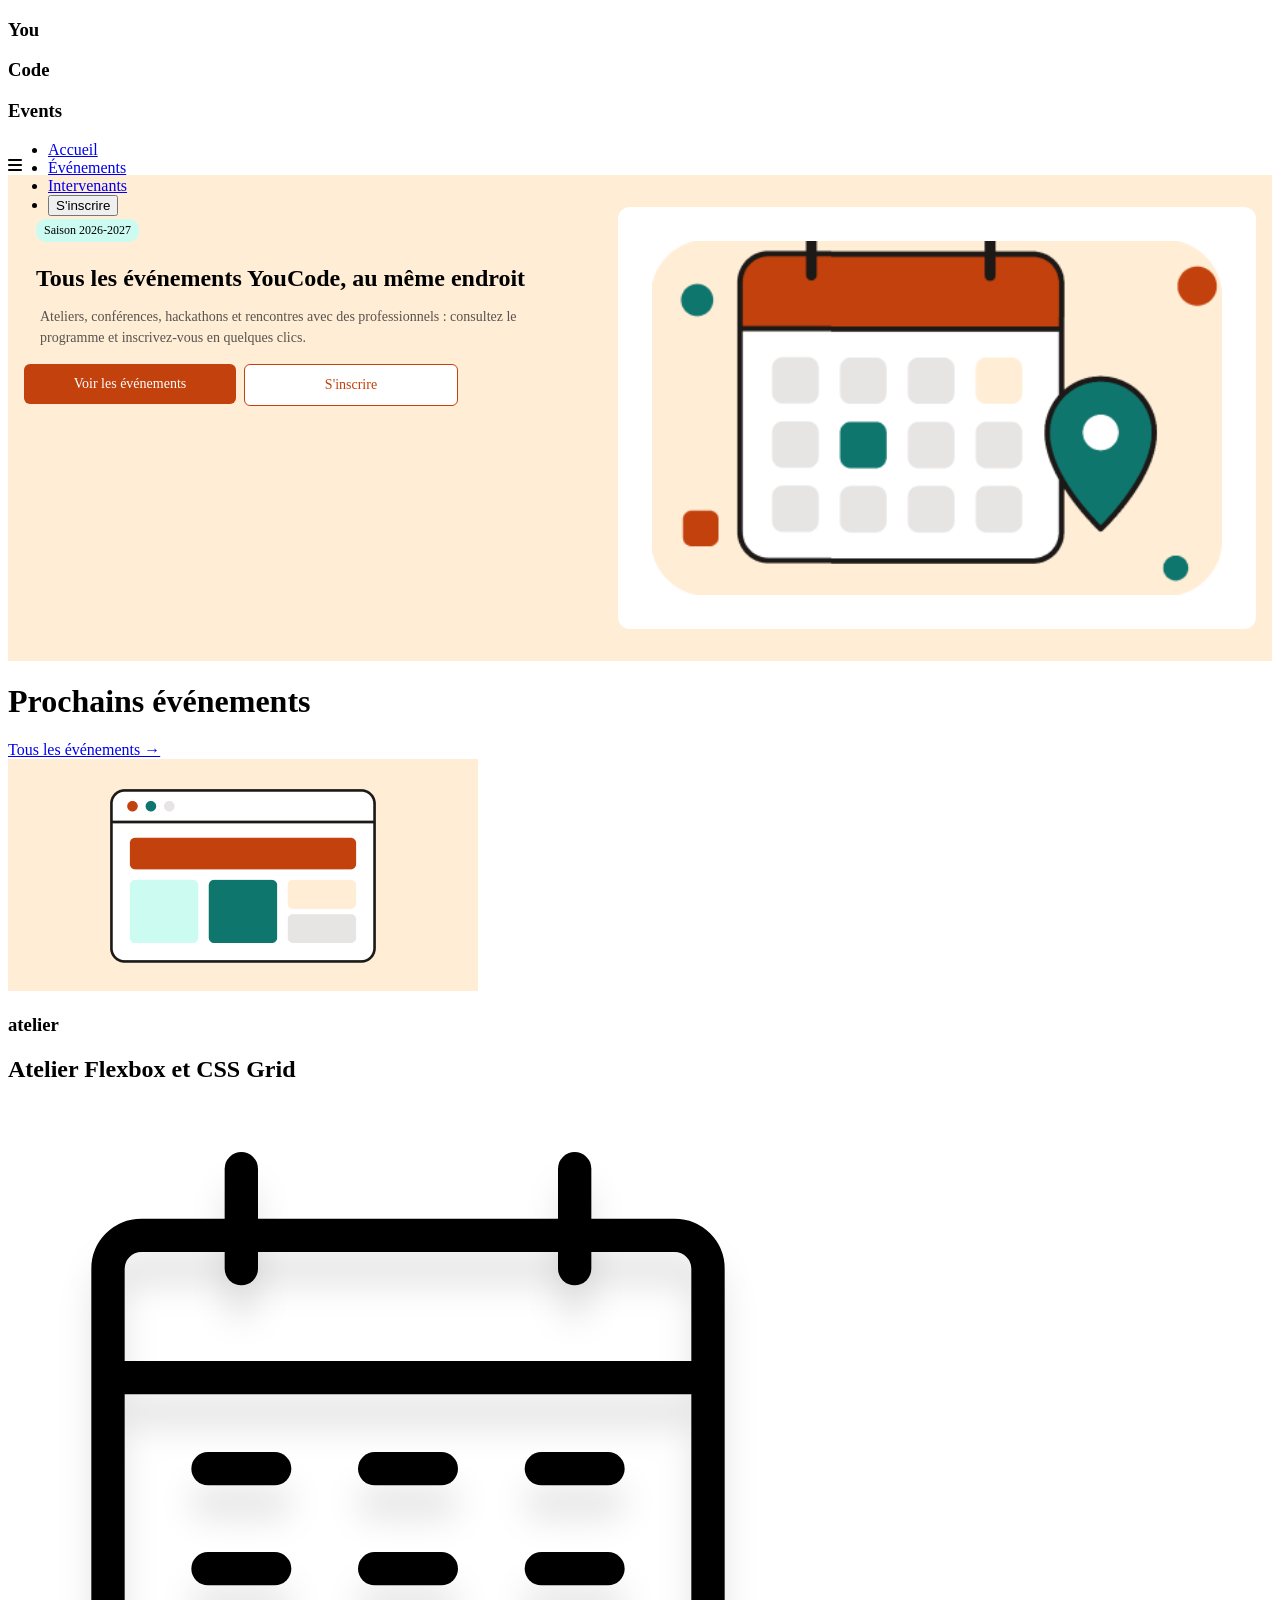
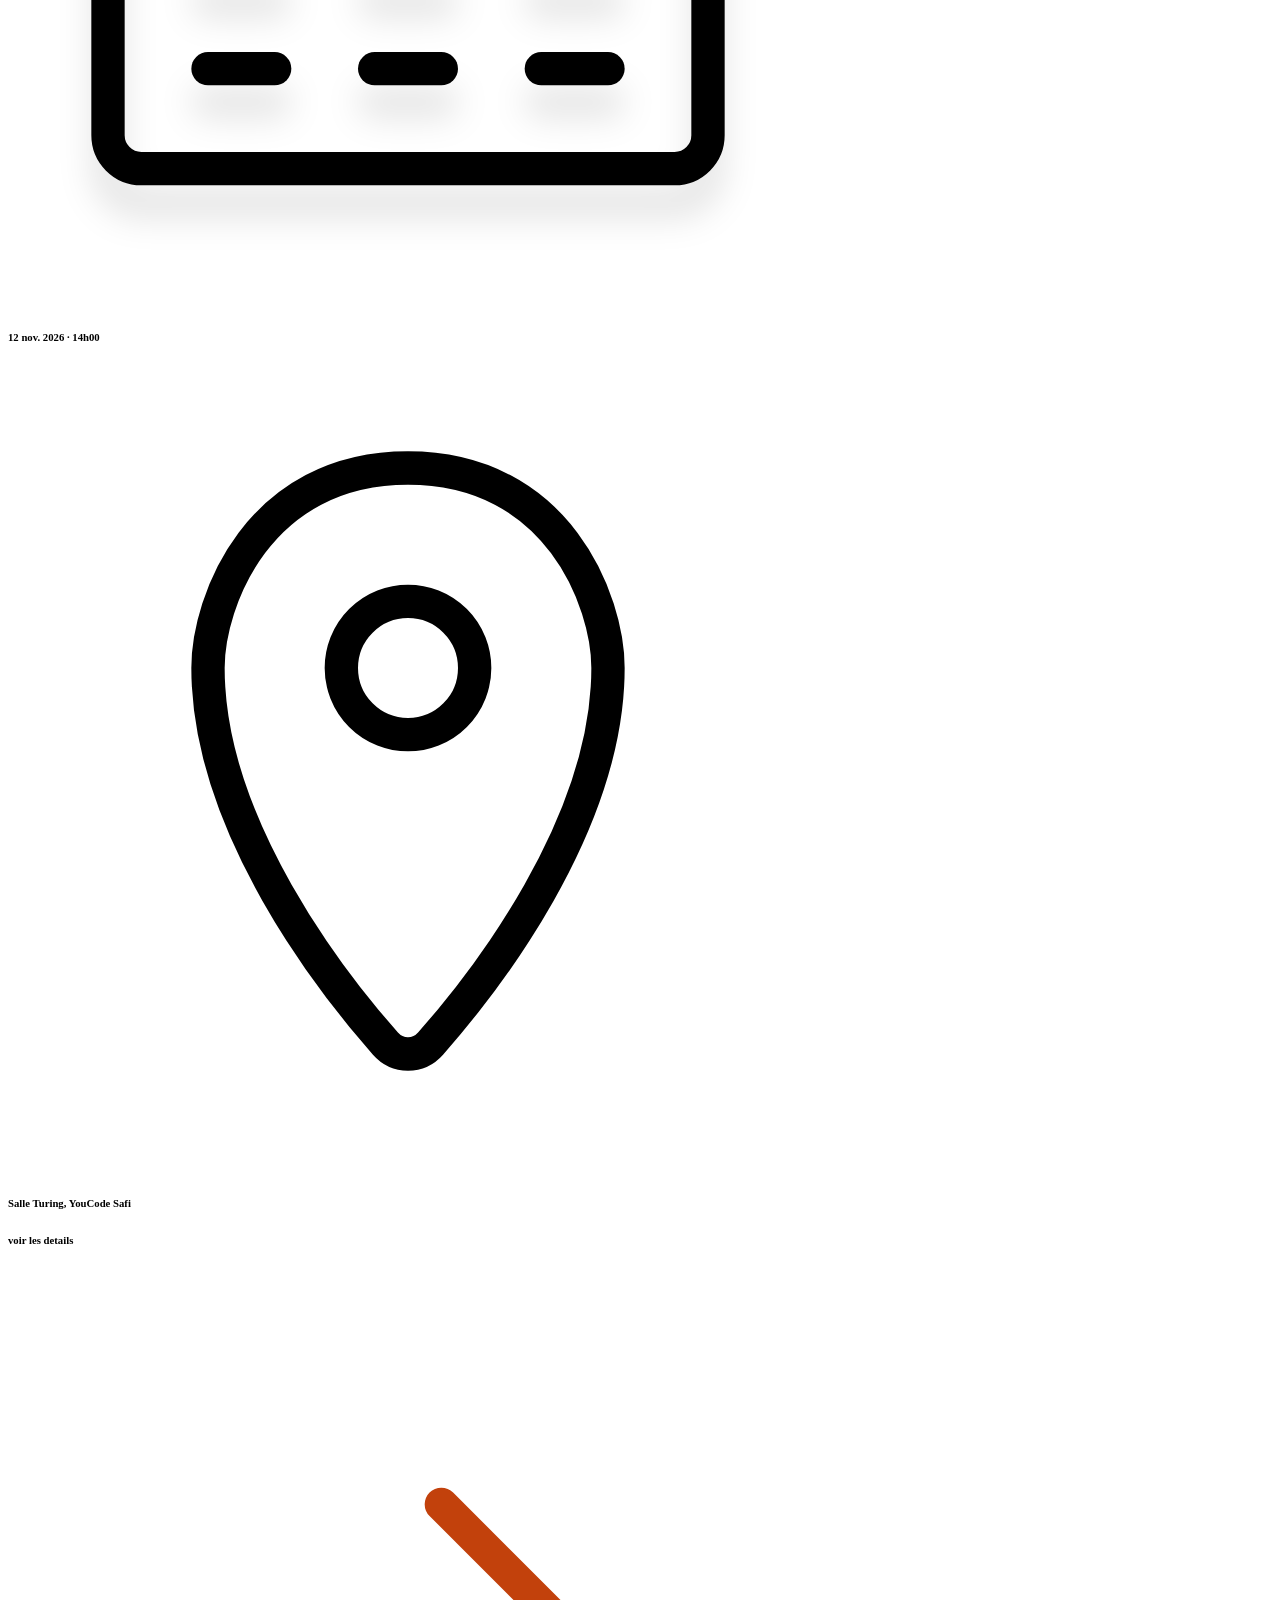
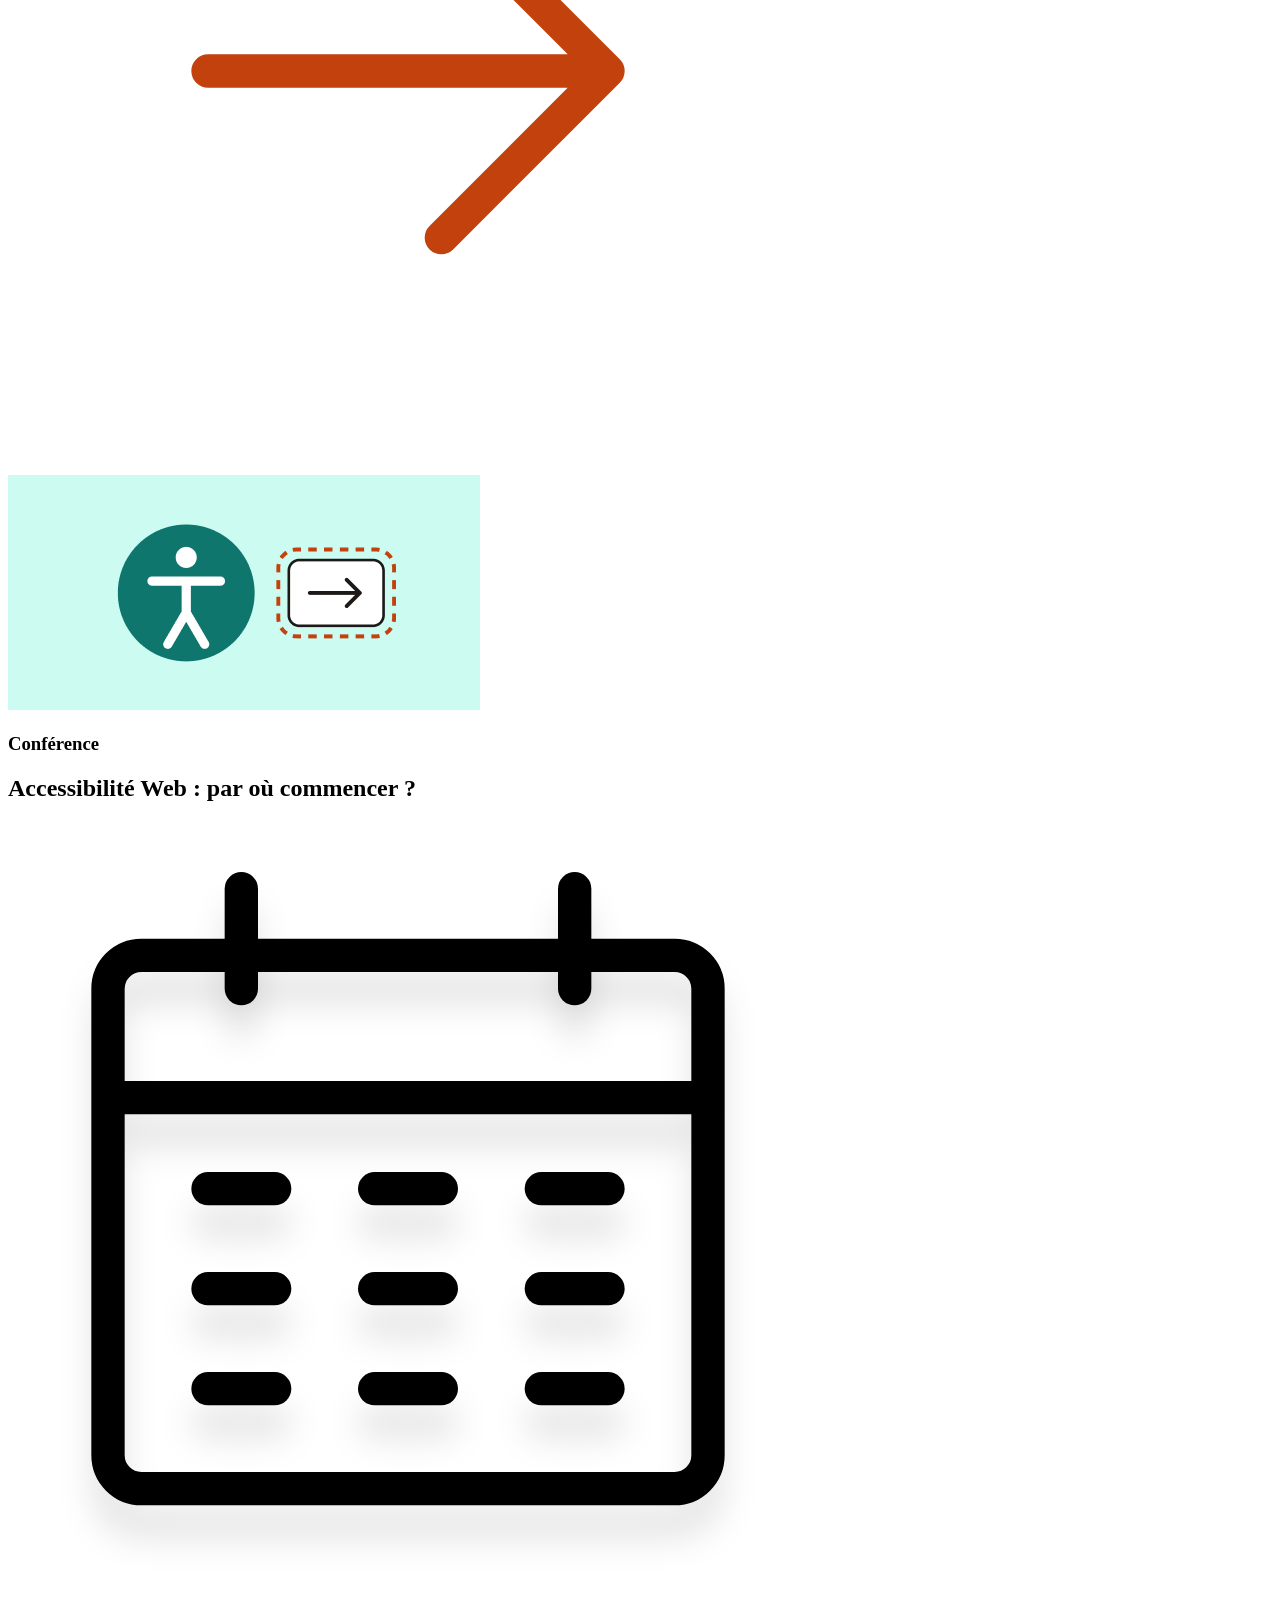
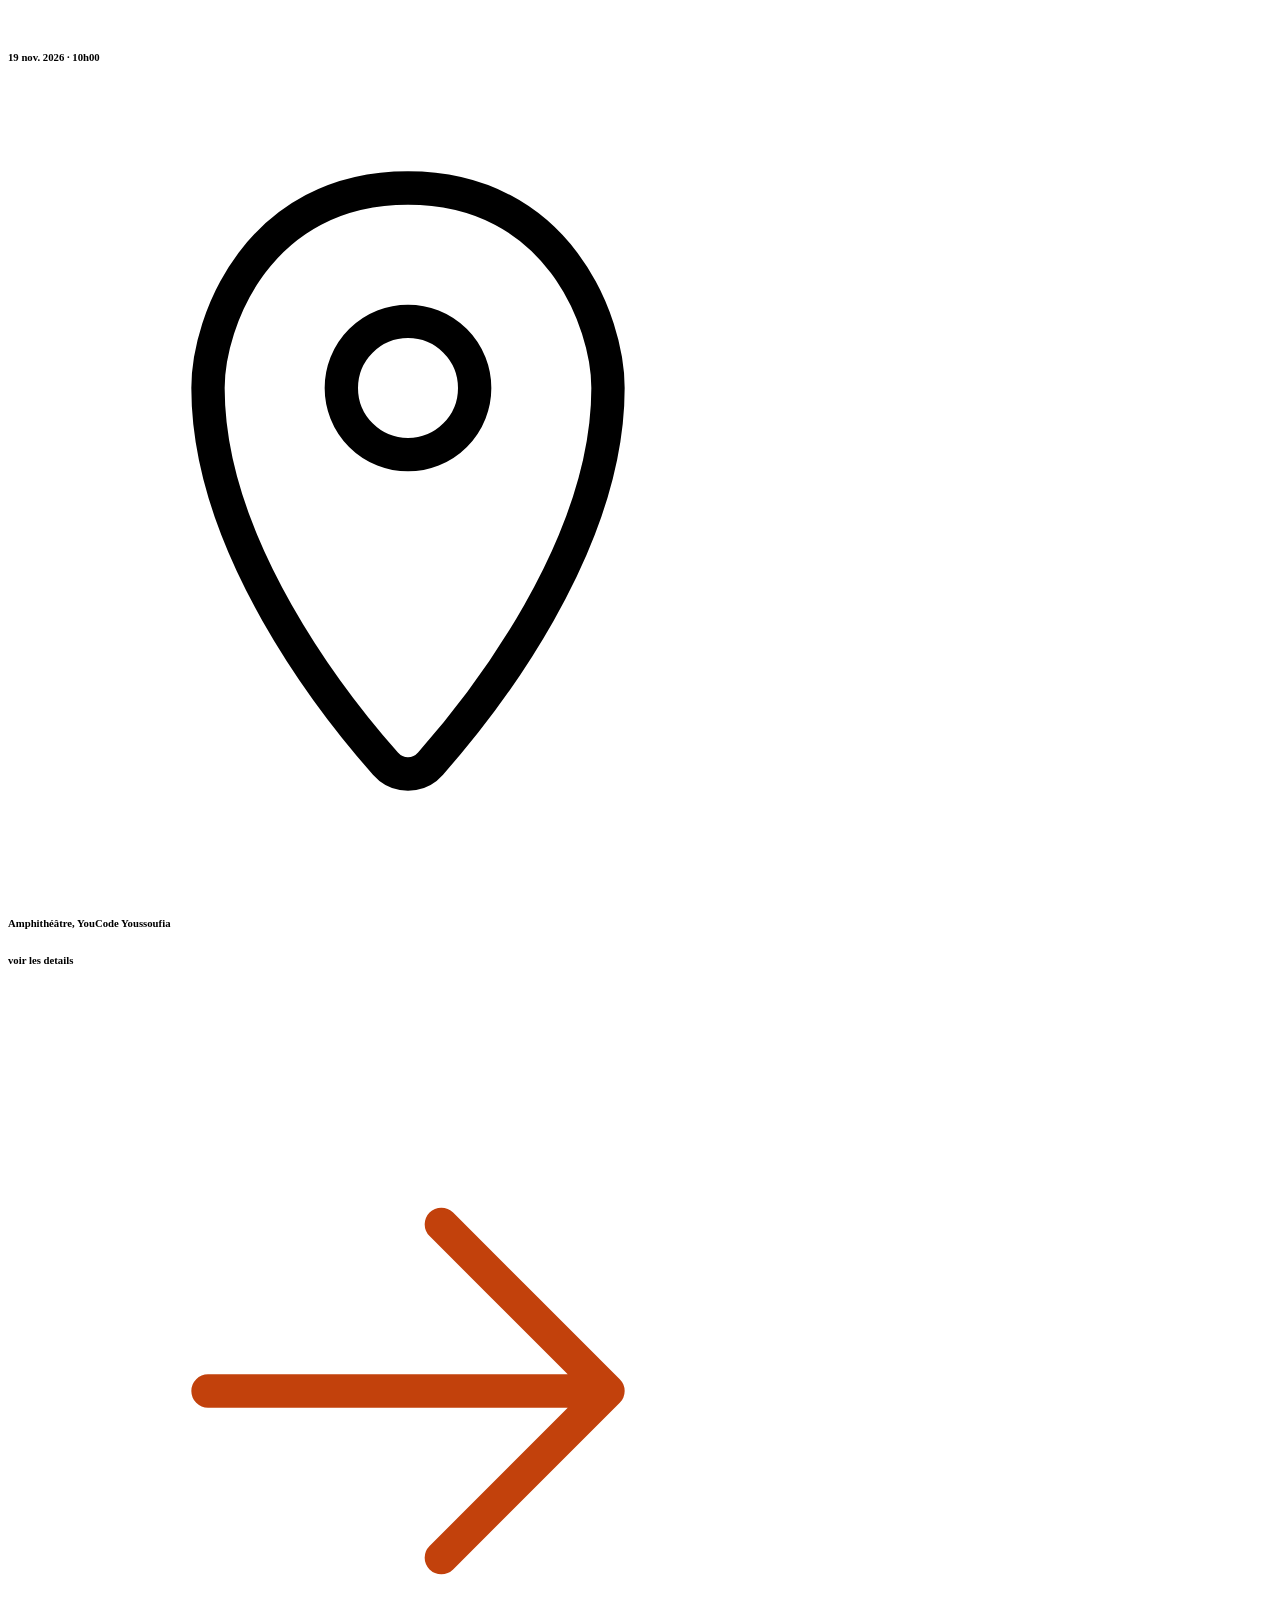
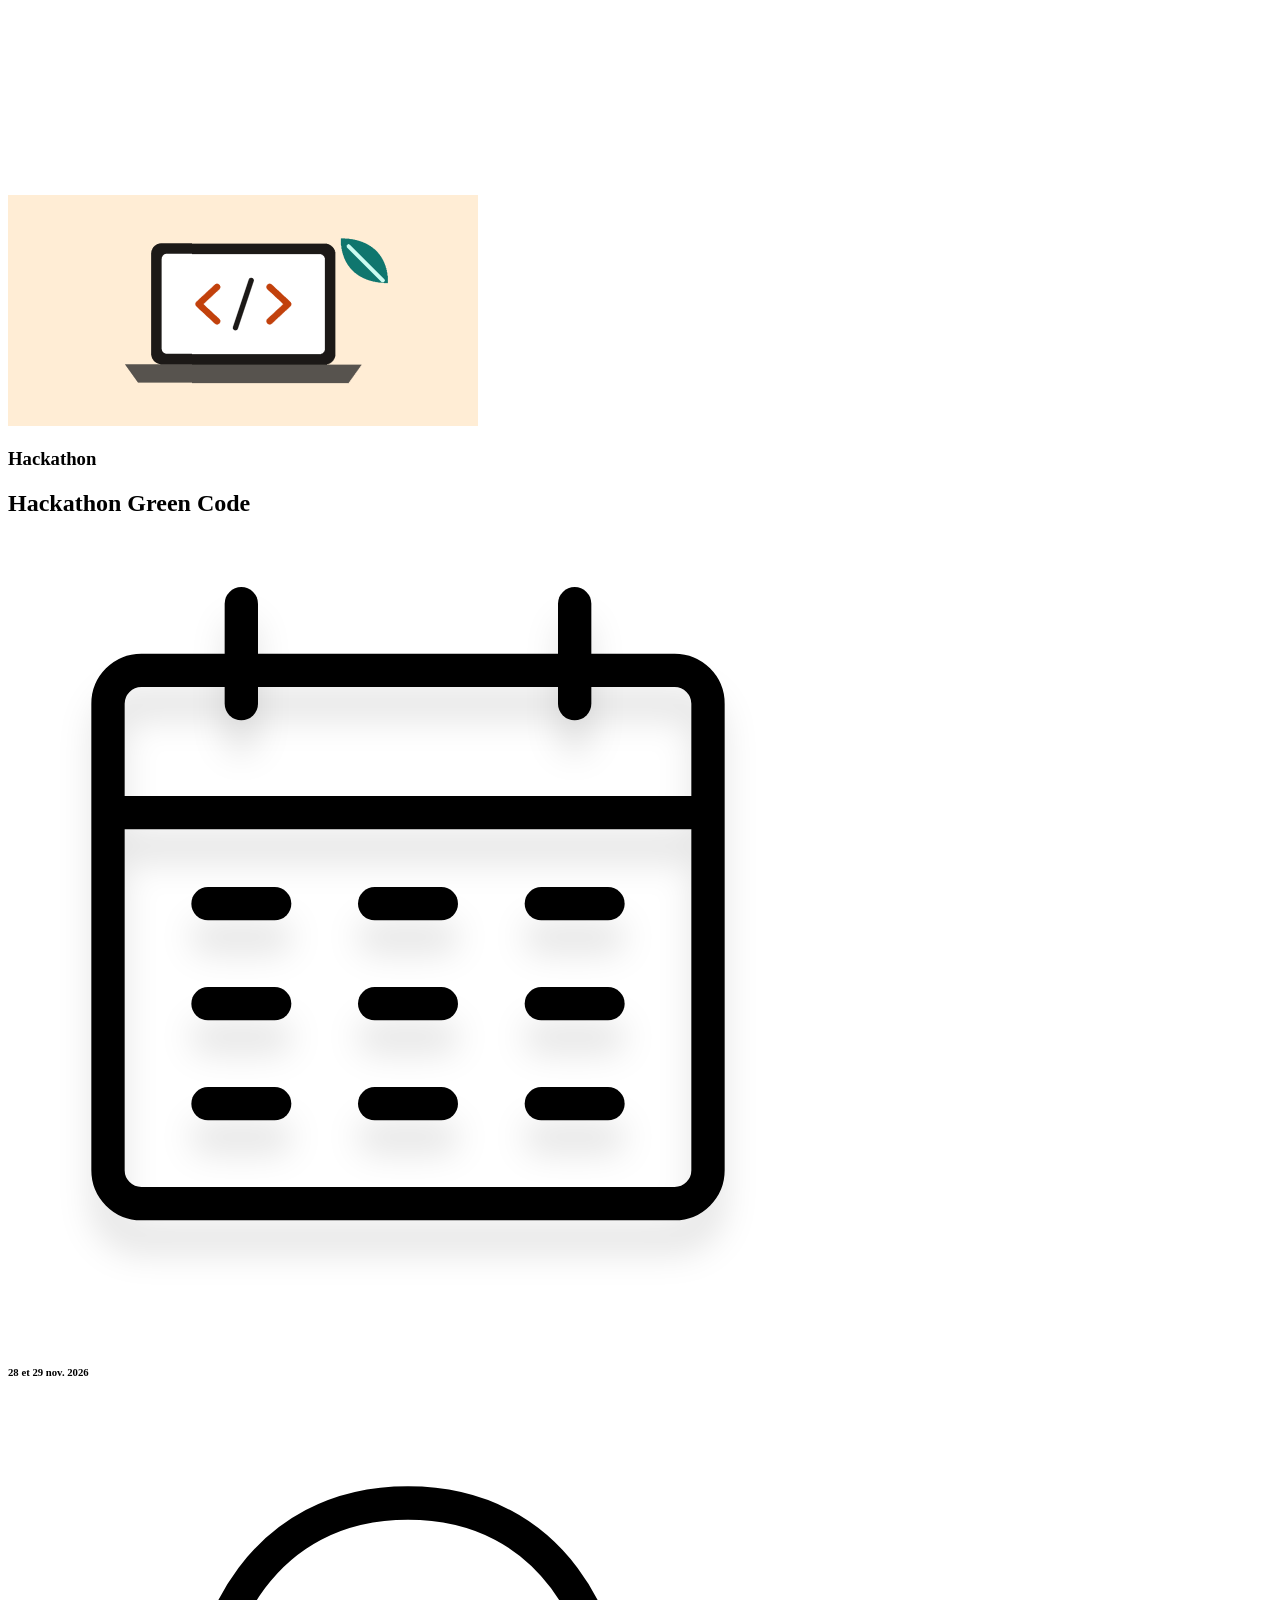
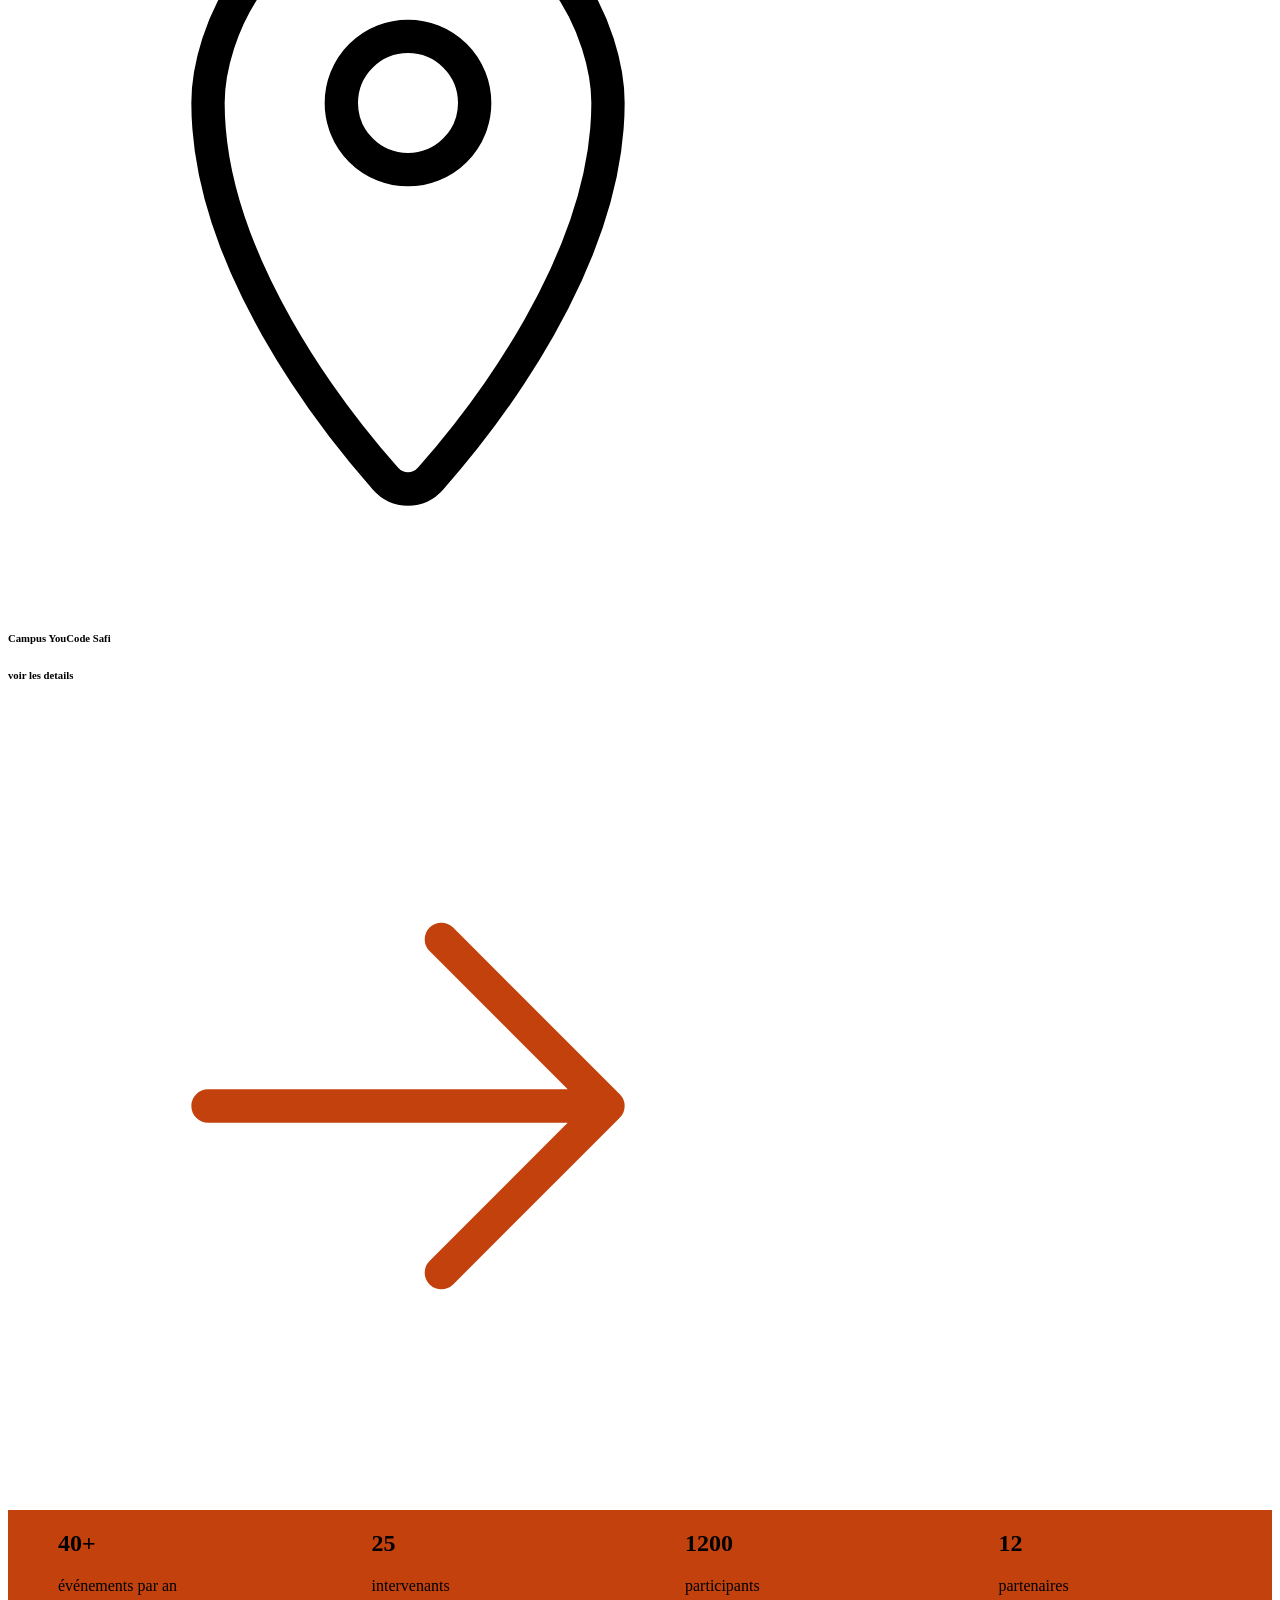
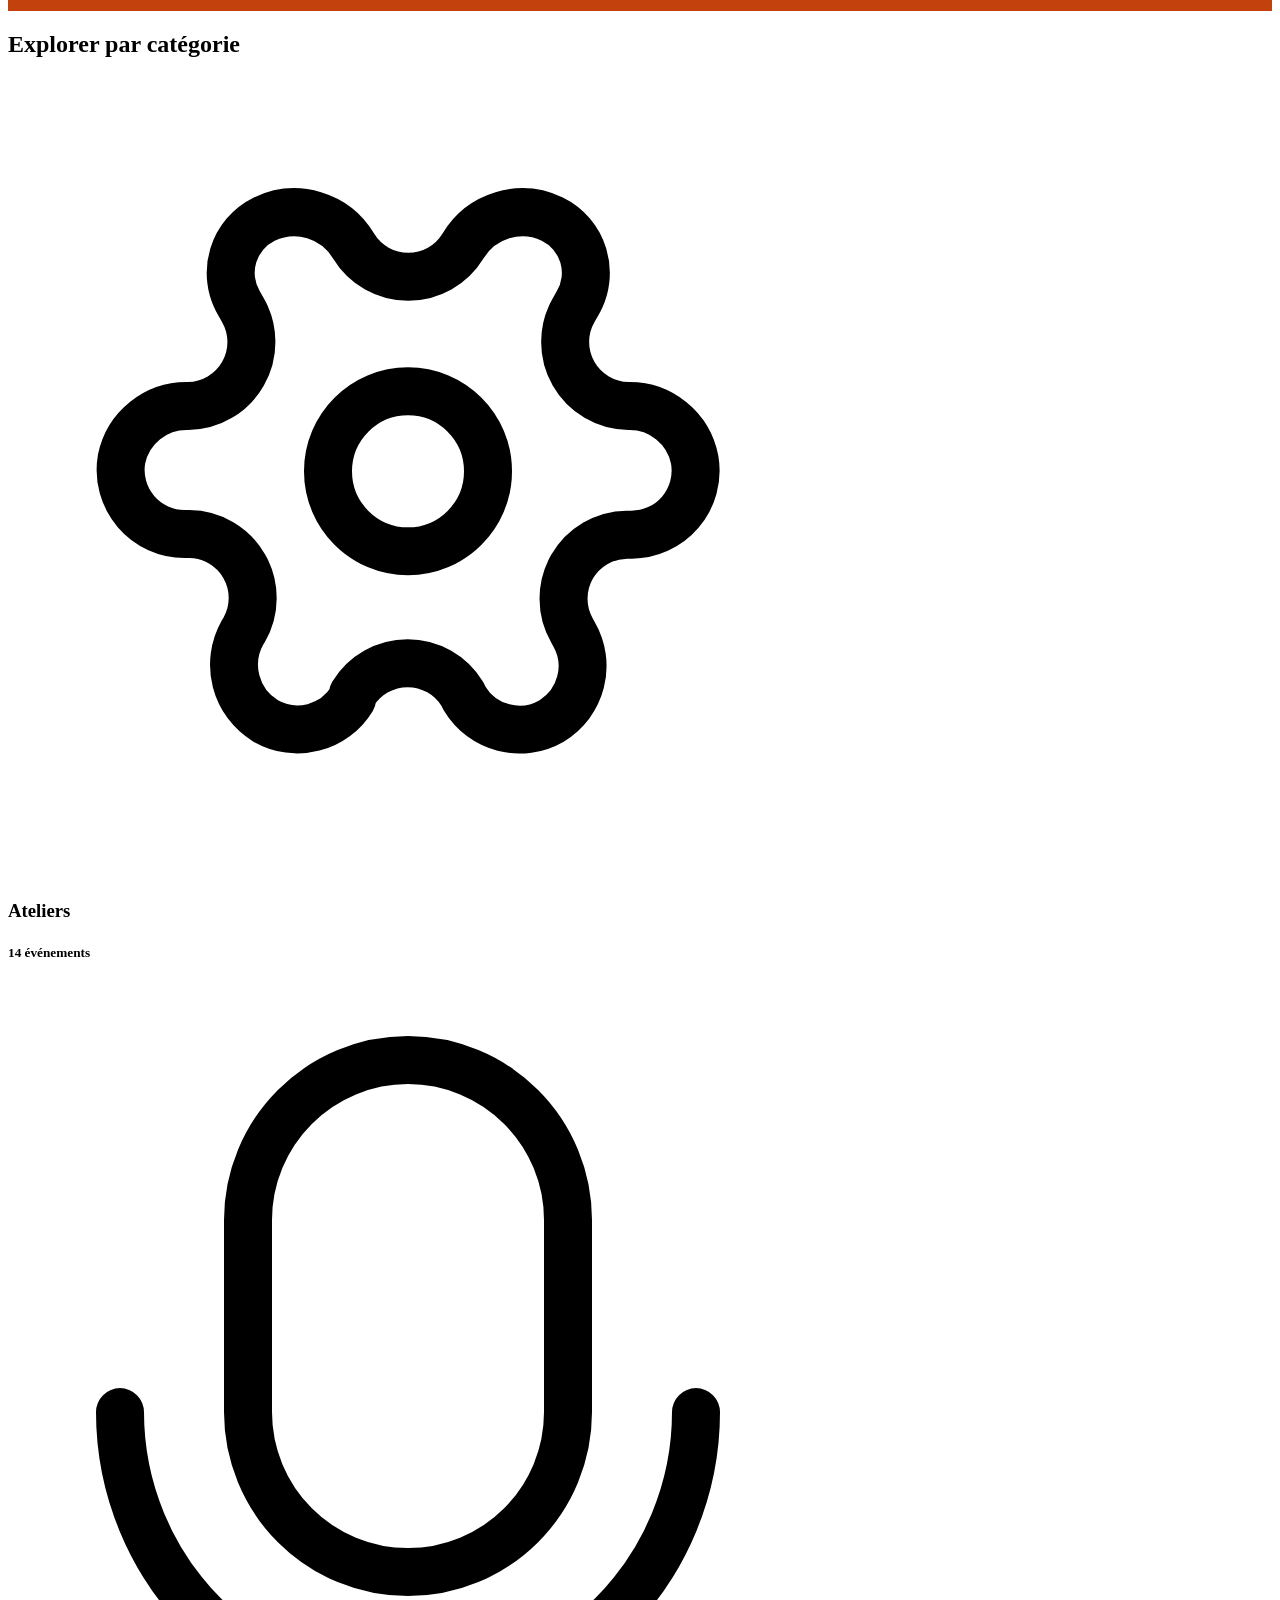
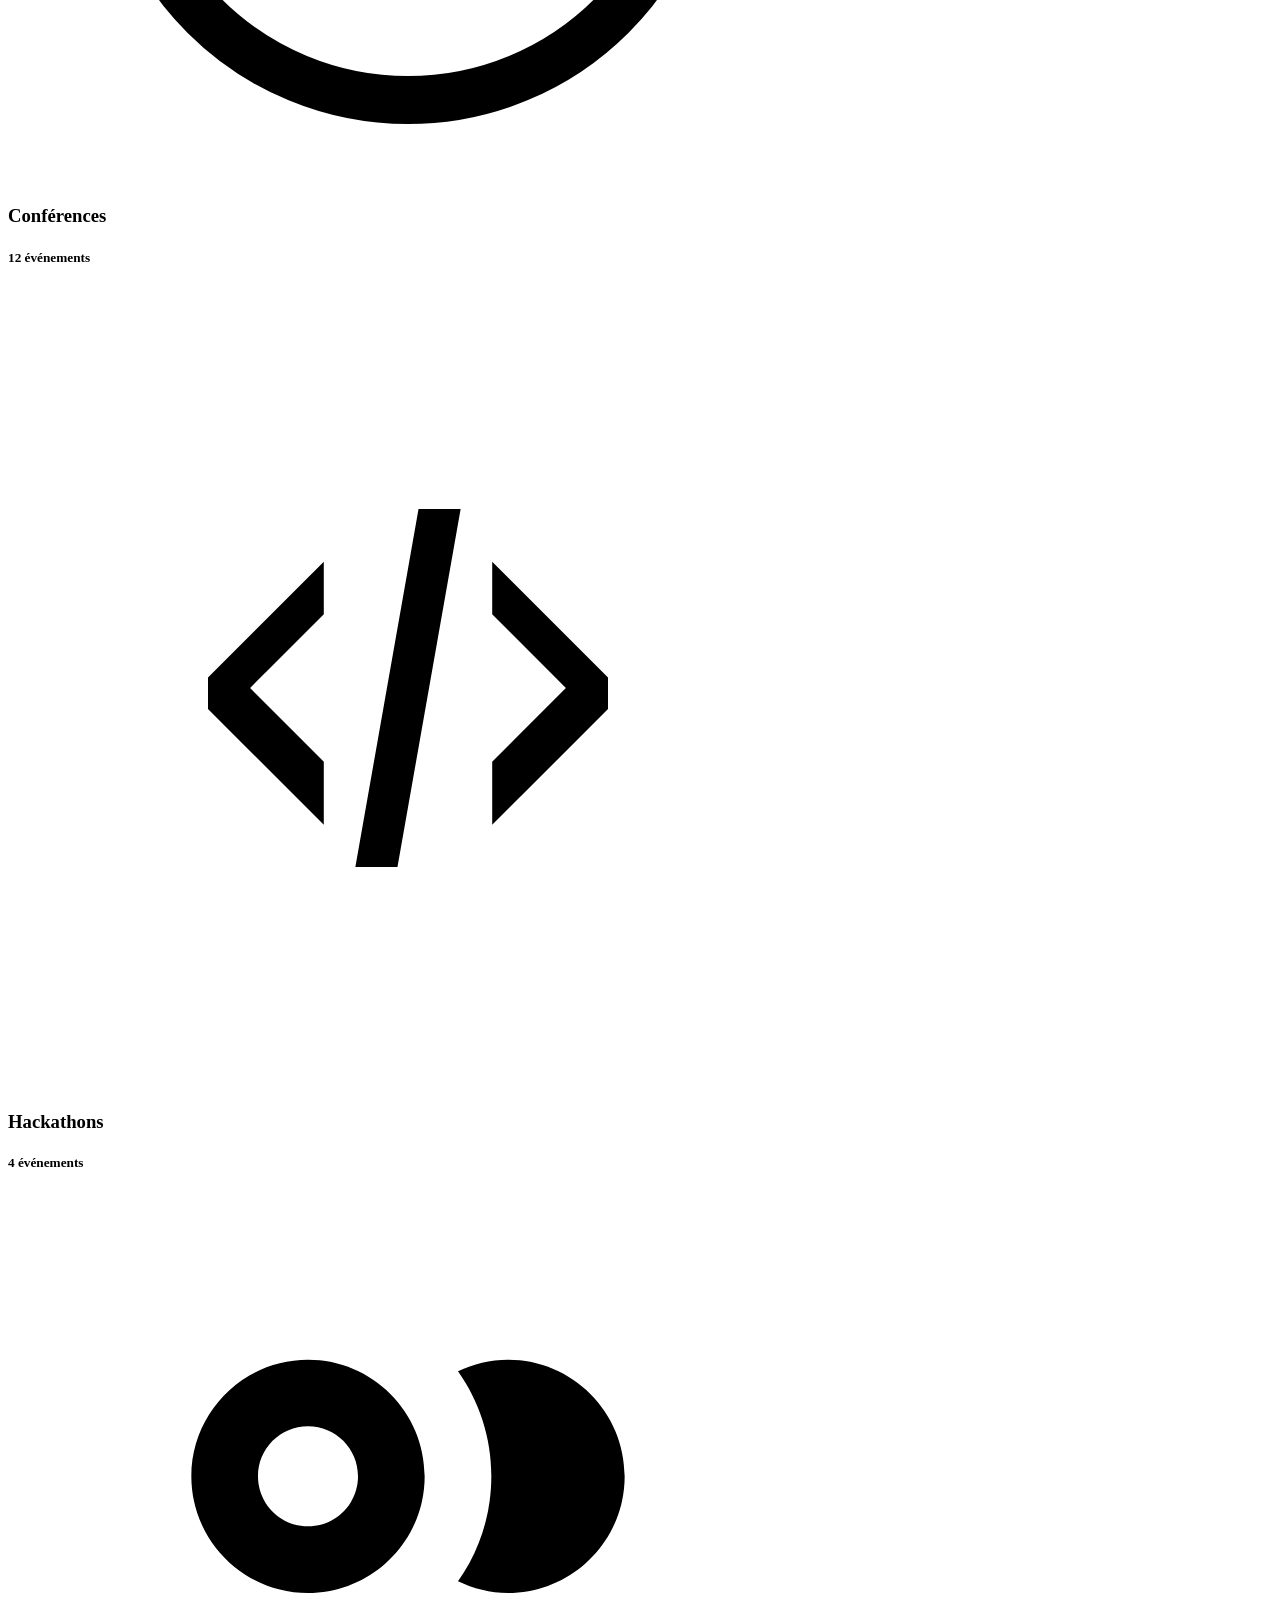
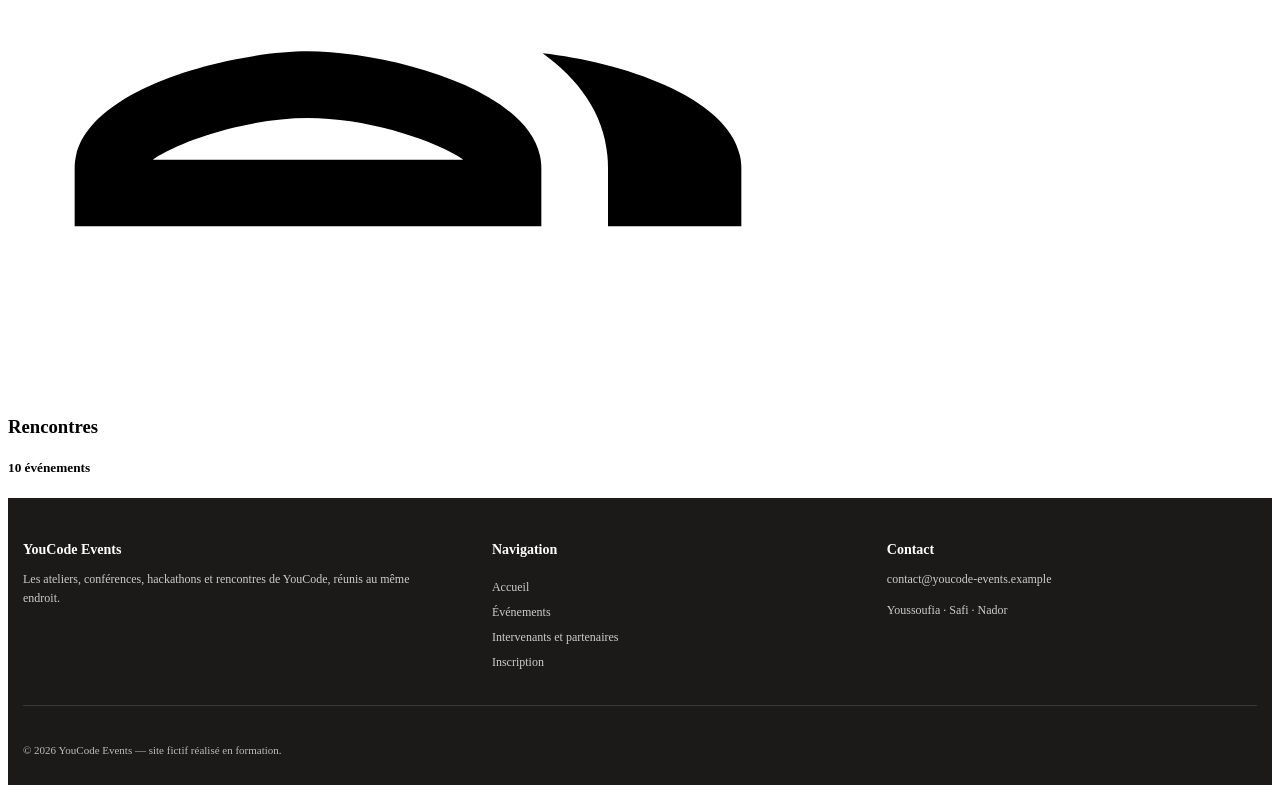
==== commit e9100fc6: "Merge branch 'developement' into featur/hero_status_footer" ====
--- a/index.html
+++ b/index.html
@@ -14,8 +14,7 @@
         href="https://fonts.googleapis.com/css2?family=Inter:ital,opsz,wght@0,14..32,100..900;1,14..32,100..900&display=swap"
         rel="stylesheet">
 </head>
-
-<body>
+  <body>
     <header class="header">
         <div class="logo">
             <h3 class="yc">You</h3>
@@ -37,7 +36,40 @@
         </div>
     </header>
     <main>
-        <!-- partie evenement -->
+        <section class="hero">
+            <div class="hero-container">
+
+                <div class="hero-content">
+                    <p class="saison">Saison 2026-2027</p>
+
+                    <h1 class="title">
+                        Tous les événements YouCode,
+                        au même endroit
+                    </h1>
+                    <p class="comment">
+                        Ateliers, conférences, hackathons et rencontres
+                        avec des professionnels : consultez le programme
+                        et inscrivez-vous en quelques clics.
+                    </p>
+
+                    <div class="hero-actions">
+                        <a href="#" class="btn-primary">
+                            Voir les événements
+                        </a>
+
+                        <a href="#" class="btn-secondary">
+                            S'inscrire
+                        </a>
+                    </div>
+                </div>
+
+                <div class="hero-photo">
+                    <img src="assets/images/hero-image.png"
+                         alt="Calendrier des événements">
+                </div>
+            </div>
+        </section>
+      <!-- partie evenement -->
         <div class="event">
             <div class="title1">
                 <h1 class="headline">Prochains événements</h1>
@@ -106,7 +138,25 @@
             </div>
         </div>
         <!-- fin partie evenement -->
-        <!-- debut partie categorie -->
+      <section class="statiques">
+                <div class="stdiv0">
+                    <h2 class="chiffer">40+</h2>
+                    <p class="text">événements par an</p>
+                </div>
+                <div class="stdiv1">
+                    <h2 class="chiffer">25</h2>
+                    <p class="text">intervenants</p>
+                </div>
+                <div class="stdiv2">
+                    <h2 class="chiffer">1200</h2>
+                    <p class="text">participants</p>
+                </div>
+                <div class="stdiv3">
+                    <h2 class="chiffer">12</h2>
+                    <p class="text">partenaires</p>
+                </div>
+        </section>
+      <!-- debut partie categorie -->
         <div>
             <h2 class="bigcat">Explorer par catégorie</h2>
             <div class="cat">
@@ -140,11 +190,35 @@
                     <h3 class="header1">Rencontres</h3>
                     <div class="subbreak"></div>
                     <h5 class="sub">10 événements</h5>
-                </div>
+              </div>
                 <div class="break"></div>
             </div>
         </div>
         <!-- fin partie categorie -->
+      <footer class="footer">
+            <div class="even-footer">
+            <h4>YouCode Events</h4>
+            <p>Les ateliers, conférences, hackathons et rencontres de YouCode, réunis au même endroit.</p>
+            </div>
+            <div class="nav-footer">
+                <h4>Navigation</h4>
+                <a href="">Accueil</a>
+                <a href="">Événements</a>
+                <a href="">Intervenants et partenaires</a>
+                <a href="">Inscription</a>
+            </div>
+            <div class="cont-footer">
+                <h4>Contact</h4>
+                <p>contact@youcode-events.example</p>
+                <p>Youssoufia · Safi · Nador</p>
+            </div>
+            <div class="line">
+
+            </div>
+            <div class="end">
+                <p>© 2026 YouCode Events — site fictif réalisé en formation.</p>
+            </div>
+        </footer>
     </main>
     <script>
         let menu = document.getElementById("menu")
@@ -158,5 +232,4 @@
         }
     </script>
 </body>
-
 </html>
--- a/style/style.css
+++ b/style/style.css
@@ -1,3 +1,192 @@
+/* hero */
+.hero {
+    background-color: rgba(255, 237, 213, 1);
+    padding: 32px 16px;
+}
+
+.hero-container {
+    display: flex;
+    flex-direction: column;
+    gap: 24px;
+    width: 100%;
+}
+
+.hero-content {
+    width: 100%;
+    justify-content: center;
+}
+
+.saison {
+    display: inline-block;
+    background-color: rgba(204, 251, 241, 1);
+    padding: 4px 8px;
+    border-radius: 10px;
+    font-size: 12px;
+    margin: 12px;
+}
+
+.title {
+    font-size: 24px;
+    line-height: 1;
+    margin:12px;
+}
+
+.comment {
+    color: rgba(87, 83, 78, 1);
+    font-size: 14px;
+    line-height: 1.5;
+    margin: 16px;
+}
+
+.hero-actions {
+    display: flex;
+    flex-direction: column;
+    gap: 8px;
+    align-items: flex-start;
+}
+
+.btn-primary,
+.btn-secondary {
+    display: inline-block;
+    padding: 12px 16px;
+    border-radius: 6px;
+    font-size: 14px;
+    text-align: center;
+    text-decoration: none;
+    width: 100%;
+}
+
+.btn-primary {
+    background-color: rgba(194, 65, 12, 1);
+    color: white;
+}
+
+.btn-secondary {
+    background-color: white;
+    color: rgba(194, 65, 12, 1);
+    border: 1px solid rgba(194, 65, 12, 1);
+}
+.hero-photo {
+    background-color: white;
+    border-radius: 12px;
+    padding: 24px;
+    width: 100%;
+}
+
+.hero-photo img {
+    display: block;
+    width: 100%;
+    height: auto;
+}
+/* statiques */
+/* .statiques {
+    display: flex;
+    justify-content: space-between;
+    background-color: rgba(194, 65, 12, 1);
+    color: white;
+    flex-wrap: wrap;
+    gap: 40px;
+
+}
+.chiffer{
+    display: flex;
+    justify-content: center;
+    font-size: bold;
+}
+.text{
+    display: flex;
+    font-size: bold;
+} */
+.statiques{
+    display: grid;
+    grid-template-areas: "stdiv0 stdiv1""stdiv2 stdiv3";
+    grid-template-columns: repeat(auto-fit minmax(100px 300px));
+    justify-content: start;
+    background-color: rgba(194, 65, 12, 1);
+    gap :50px;
+    padding-left: 50px;
+}
+.stdiv0{
+    grid-area: stdiv0;
+}
+.stdiv1{
+    grid-area: stdiv1;
+}
+.stdiv2{
+    grid-area: stdiv2;
+}
+.stdiv3{
+    grid-area: stdiv3;
+}
+
+
+
+/* footer */
+footer{
+    display: grid;
+    grid-template-areas: "even-footer""nav-foote"
+    "ont-footer"
+    "line"
+    "end";
+    padding: 16px 20px;
+    background-color: rgba(28, 25, 23, 1);
+    color: white;
+}
+.line{
+    background-color: rgba(87, 83, 78, 1);
+    height: 1px;
+    width: 100%;
+}
+.nav-footer a{
+    display: flex;
+    text-decoration: none;
+    color: white;
+    font-size: 11px;
+}
+.end {
+    font-size: 12px;
+    font-weight: 2px;
+}
+.footer h4 {
+    font-size: 14px;
+    margin-bottom: 12px;
+    color: white;
+}
+.footer p {
+    font-size: 12px;
+    line-height: 1.6;
+    color: #cccccc;
+}
+
+/* evenement */
+.hero-evn
+{
+    background-color:rgba(255, 237, 213, 1) ;
+}
+
+.event-card{
+    display: flex;
+    flex-direction: column;
+    margin : 20px;
+    width: 380px;
+    padding-bottom: 25px;
+    box-sizing: border-box;
+    box-shadow: 5px 10px 18px rgba(0, 0, 0, 0.15);
+    border-radius: 15px;
+}
+.card-image{
+    height: 180px;
+    width: 100%;
+    object-fit: cover;
+    border-top-left-radius: 15px;
+    border-top-right-radius: 15px;
+}
+.carts{
+    display: grid;
+    grid-template-columns: 1fr;
+    align-items: center;
+    gap : 15px;
+  /* fin partie 1 et debut partie2 */
 *{
     margin: 0px;
     font-family: "Inter", sans-serif;
